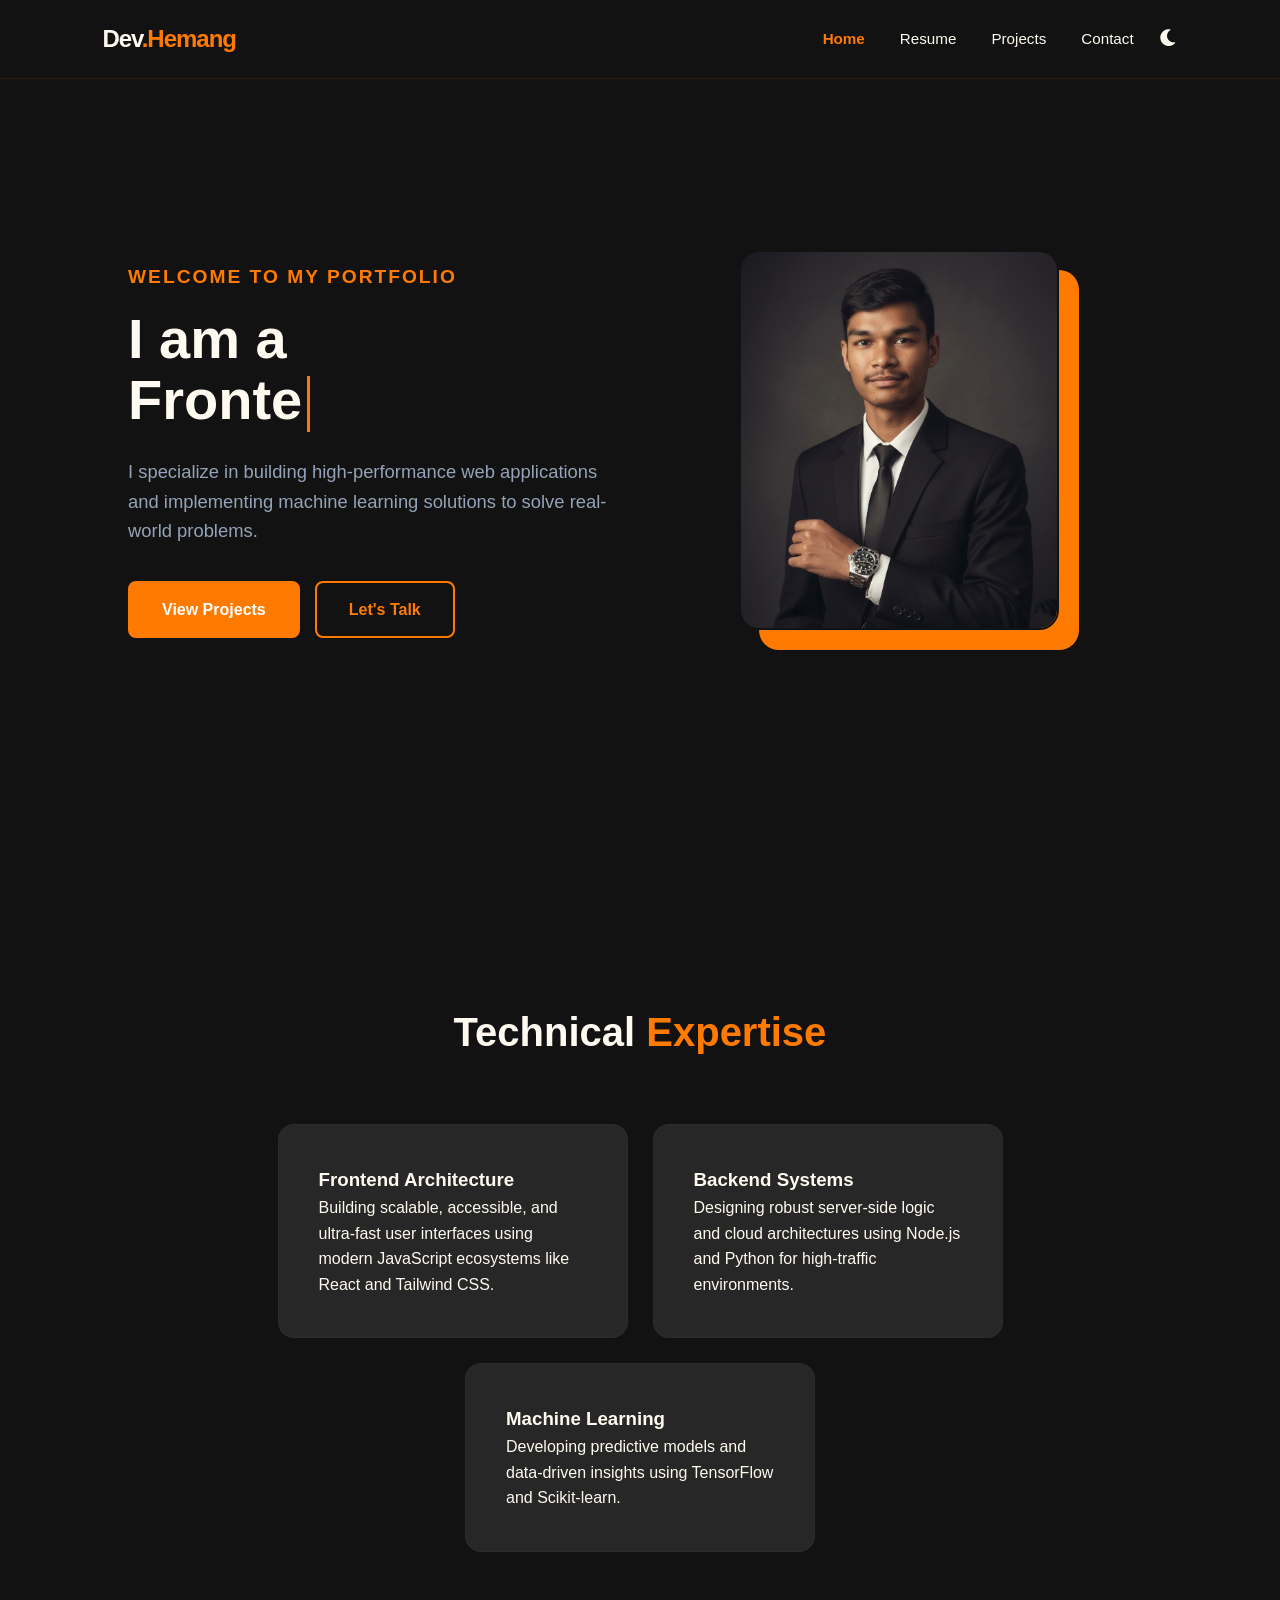
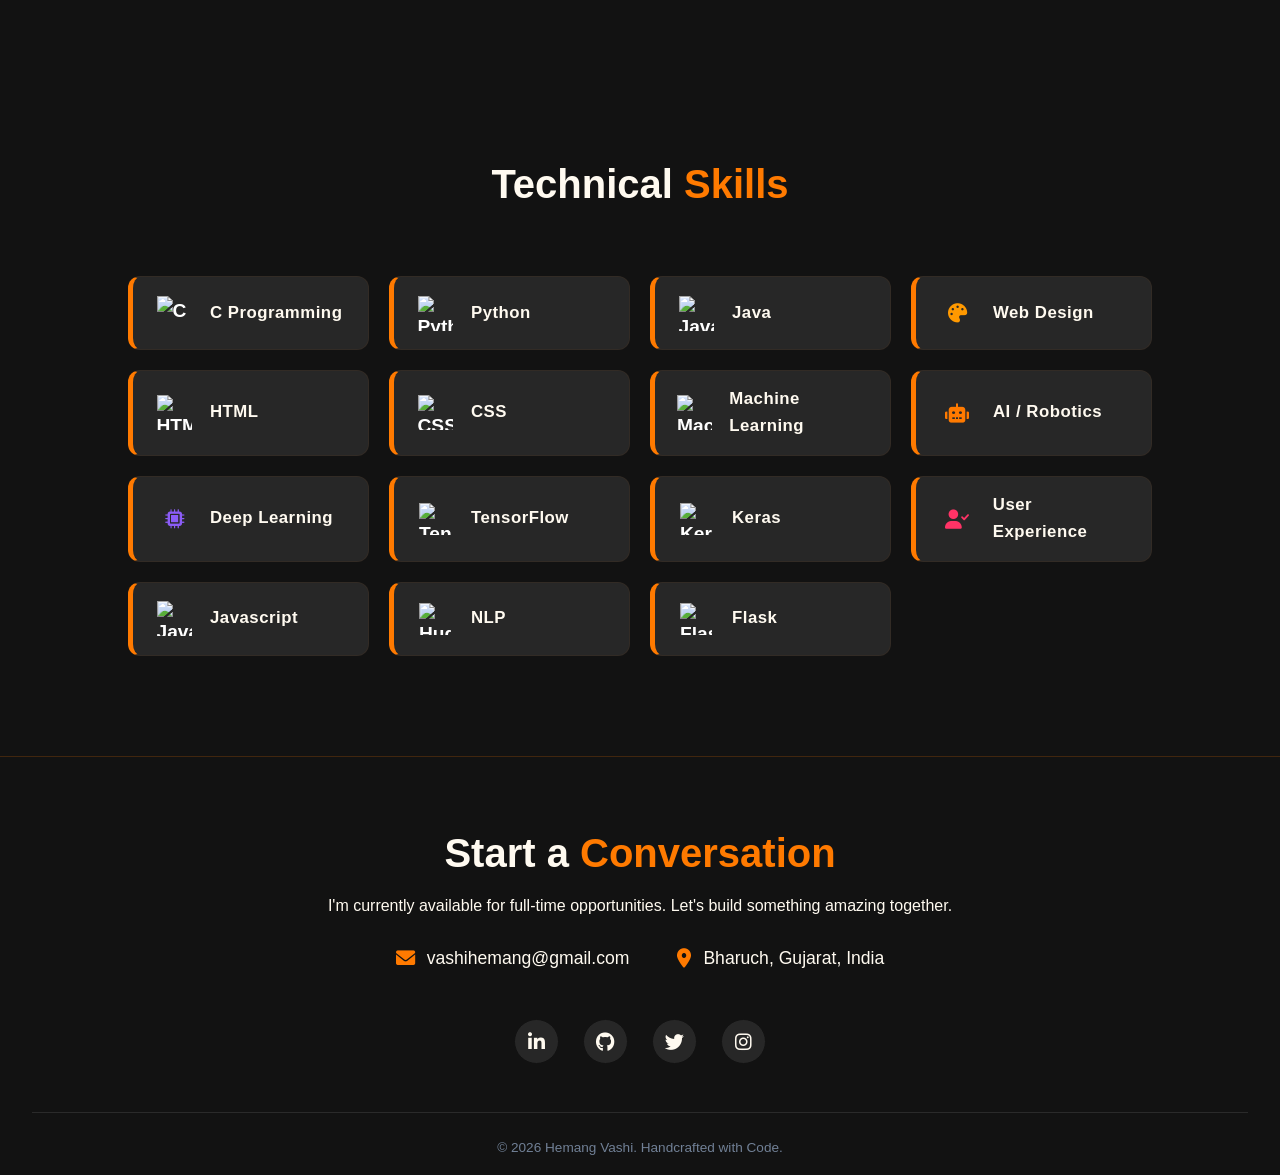
==== index.html @ ba9d823a "Update footer availability message" ====
<!DOCTYPE html>
<html lang="en">
<head>
    <meta charset="UTF-8">
    <meta name="viewport" content="width=device-width, initial-scale=1.0">
   
    <link rel="icon" type="image/svg+xml" href="data:image/svg+xml,<svg xmlns='http://www.w3.org/2000/svg' viewBox='0 0 100 100'><circle cx='50' cy='50' r='50' fill='%23121212'/><text x='50' y='68' font-family='Arial, sans-serif' font-size='55' font-weight='bold' fill='%23ff7a00' text-anchor='middle'>H</text></svg>">
    
    <title>Portfolio | Hemang Vashi</title>
    
    
    <link rel="stylesheet" href="style.css">
    <link rel="stylesheet" href="https://cdnjs.cloudflare.com/ajax/libs/font-awesome/6.0.0/css/all.min.css">
</head>
<body>

    <div id="preloader">
        <div class="spinner"></div>
    </div>
    
    <nav>
        <a href="index.html" class="logo">Dev<span>.Hemang</span></a>
        
        <div class="hamburger" id="hamburger">
            <i class="fas fa-bars"></i>
        </div>

        <div class="nav-links" id="nav-links">
            <a class="nav-link active" href="index.html">Home</a>
            <a class="nav-link" href="resume.html">Resume</a>
            <a class="nav-link" href="projects.html">Projects</a>
            <a class="nav-link" href="contact.html">Contact</a>
            
            <button id="theme-toggle">
                <i class="fas fa-moon" id="theme-icon"></i>
            </button>
        </div>
    </nav>
<header class="hero" id="home">
        <div class="hero-content">
            <h2>Welcome to my portfolio</h2>
            <h1>I am a <br><span id="typed-text"></span><span class="cursor"></span></h1>
            <p>I specialize in building high-performance web applications and implementing machine learning solutions to solve real-world problems.</p>
            <div class="btn-container">
                <a href="projects.html" class="btn btn-solid">View Projects</a>
                <a href="contact.html" class="btn btn-outline">Let's Talk</a>
            </div>
        </div>
        
        <div class="hero-image">
            <div class="image-wrapper">
                <!-- Updated image path for GitHub -->
                <img src="images/second.jpg" alt="Profile Image">
            </div>
        </div>
    </header>

    <section class="section" id="skills">
        <h2 class="section-title">Technical <span>Expertise</span></h2>
        <div class="cards-container">
            <div class="card scroll-element">
                <h3>Frontend Architecture</h3>
                <p>Building scalable, accessible, and ultra-fast user interfaces using modern JavaScript ecosystems like React and Tailwind CSS.</p>
            </div>
            <div class="card scroll-element">
                <h3>Backend Systems</h3>
                <p>Designing robust server-side logic and cloud architectures using Node.js and Python for high-traffic environments.</p>
            </div>
            <div class="card scroll-element">
                <h3>Machine Learning</h3>
                <p>Developing predictive models and data-driven insights using TensorFlow and Scikit-learn.</p>
            </div>
        </div>
    </section>

    <section class="section" id="skills-grid-section">
        <h2 class="section-title">Technical <span>Skills</span></h2>
        <div class="skills-grid">
            <div class="skill-badge card scroll-element">
                <div class="skill-icon" style="background: transparent;">
                    <img src="https://cdn.jsdelivr.net/gh/devicons/devicon@latest/icons/c/c-original.svg" alt="C Programming" style="width: 35px; height: 35px;">
                </div>
                <span class="skill-name">C Programming</span>
            </div>
            <div class="skill-badge card scroll-element">
                <div class="skill-icon" style="background: transparent;">
                    <img src="https://cdn.jsdelivr.net/gh/devicons/devicon@latest/icons/python/python-original.svg" alt="Python" style="width: 35px; height: 35px;">
                </div>
                <span class="skill-name">Python</span>
            </div>
            <div class="skill-badge card scroll-element">
                <div class="skill-icon" style="background: transparent;">
                    <img src="https://cdn.jsdelivr.net/gh/devicons/devicon@latest/icons/java/java-original.svg" alt="Java" style="width: 35px; height: 35px;">
                </div>
                <span class="skill-name">Java</span>
            </div>    
            <div class="skill-badge card scroll-element">
                <div class="skill-icon" style="color: #ff9900;"><i class="fas fa-palette"></i></div>
                <span class="skill-name">Web Design</span>
            </div>
            <div class="skill-badge card scroll-element">
                <div class="skill-icon" style="background: transparent;">
                    <img src="https://cdn.jsdelivr.net/gh/devicons/devicon@latest/icons/html5/html5-original.svg" alt="HTML" style="width: 35px; height: 35px;">
                </div>
                <span class="skill-name">HTML</span>
            </div>
            <div class="skill-badge card scroll-element">
                <div class="skill-icon" style="background: transparent;">
                    <img src="https://cdn.jsdelivr.net/gh/devicons/devicon@latest/icons/css3/css3-original.svg" alt="CSS" style="width: 35px; height: 35px;">
                </div>
                <span class="skill-name">CSS</span>
            </div>
            <div class="skill-badge card scroll-element">
                <div class="skill-icon" style="background: transparent;">
                    <img src="https://cdn.jsdelivr.net/gh/devicons/devicon@latest/icons/scikitlearn/scikitlearn-original.svg" alt="Machine Learning" style="width: 35px; height: 35px;">
                </div>
                <span class="skill-name">Machine Learning</span>
            </div>
            <div class="skill-badge card scroll-element">
                <div class="skill-icon" style="color: #ff7a00;">
                    <i class="fas fa-robot"></i>
                </div>
                <span class="skill-name">AI / Robotics</span>
            </div>
            <div class="skill-badge card scroll-element">
                <div class="skill-icon" style="color: #8b5cf6;">
                    <i class="fas fa-microchip"></i>
                </div>
                <span class="skill-name">Deep Learning</span>
            </div>
            <div class="skill-badge card scroll-element">
                <div class="skill-icon">
                    <img src="https://cdn.simpleicons.org/tensorflow/FF6F00" alt="TensorFlow Logo" style="width: 32px; height: 32px;">
                </div>
                <span class="skill-name">TensorFlow</span>
            </div>
            <div class="skill-badge card scroll-element">
                <div class="skill-icon">
                    <img src="https://cdn.simpleicons.org/keras/D00000" alt="Keras Logo" style="width: 32px; height: 32px;">
                </div>
                <span class="skill-name">Keras</span>
            </div>  
            <div class="skill-badge card scroll-element">
                <div class="skill-icon" style="color: #ff3366;">
                    <i class="fas fa-user-check"></i>
                </div>
                <span class="skill-name">User Experience</span>
            </div> 
            <div class="skill-badge card scroll-element">
                <div class="skill-icon" style="background: transparent;">
                    <img src="https://cdn.jsdelivr.net/gh/devicons/devicon@latest/icons/javascript/javascript-original.svg" alt="JavaScript" style="width: 35px; height: 35px;">
                </div>
                <span class="skill-name">Javascript</span>
            </div> 

            <div class="skill-badge card scroll-element">
                <div class="skill-icon">
                    <img src="https://cdn.simpleicons.org/huggingface/FFD21E" alt="Hugging Face Logo" style="width: 32px; height: 32px;">
                </div>
                <span class="skill-name">NLP</span>
            </div> 

            <div class="skill-badge card scroll-element">
                <div class="skill-icon">
                    <img src="https://cdn.simpleicons.org/flask/000000" alt="Flask Logo" style="width: 32px; height: 32px;">
                </div>
                <span class="skill-name">Flask</span>
            </div>
        </div>
    </section>

    <footer id="contact" class="professional-footer">
        <div class="footer-container">
            <div class="footer-header">
                <h2>Start a <span>Conversation</span></h2>
                <p>I'm currently available for full-time opportunities. Let's build something amazing together.</p><br>
            </div>
            
            <div class="footer-content">
                <div class="contact-info-block">
                    <div class="contact-item">
                        <i class="fas fa-envelope"></i>
                        <a href="mailto:vashihemang@gmail.com">vashihemang@gmail.com</a>
                    </div>
                    <div class="contact-item">
                        <i class="fas fa-map-marker-alt"></i>
                        <span>Bharuch, Gujarat, India</span>
                    </div>
                </div>
                
                <div class="social-links">
                    <a href="#" class="social-icon"><i class="fab fa-linkedin-in"></i></a>
                    <a href="#" class="social-icon"><i class="fab fa-github"></i></a>
                    <a href="#" class="social-icon"><i class="fab fa-twitter"></i></a>
                    <a href="#" class="social-icon"><i class="fab fa-instagram"></i></a>
                </div>
            </div>
        </div>
        
        <div class="footer-bottom">
            <p>&copy; 2026 Hemang Vashi. Handcrafted with Code.</p>
        </div>
    </footer>

    <!-- Link to your JS file -->
    <script src="script.js"></script>
</body>
</html>
</body>
</html>
---- style.css ----
:root {
    --bg-dark: #121212;      /* Near-black */
    --bg-card: #121212;      /* Dark Card */
    --accent: #ff7a00;       /* Vibrant Orange */
    --accent-glow: rgba(255, 122, 0, 0.3);
    --text-main: #fffaf0;    /* Warm-tinted White */
    --text-muted: #94a3b8;   /* Muted Slate */
}

/* Light Mode Colors */
body.light-mode {
    --bg-dark: #f8fafc;
    --bg-card: #ffffff;
    --text-main: #0f172a;
    --text-muted: #64748b;
    --accent: #ff7a00; 
    --accent-glow: rgba(255, 122, 0, 0.2);
}

/* --- GLOBAL STYLES --- */
* {
    margin: 0;
    padding: 0;
    box-sizing: border-box;
    font-family: 'Segoe UI', Roboto, Helvetica, Arial, sans-serif;
    scroll-behavior: smooth;
}

body {
    background-color: var(--bg-dark);
    color: var(--text-main);
    overflow-x: hidden;
    line-height: 1.6;
    transition: background-color 0.3s ease, color 0.3s ease;
}

/* --- UNIVERSAL PRELOADER --- */
#preloader {
    position: fixed;
    top: 0;
    left: 0;
    width: 100%;
    height: 100vh;
    background-color: var(--bg-dark);
    display: flex;
    justify-content: center;
    align-items: center;
    z-index: 9999;
    transition: opacity 0.4s ease, visibility 0.4s ease;
}

.spinner {
    width: 50px;
    height: 50px;
    border: 5px solid rgba(255, 122, 0, 0.1);
    border-top: 5px solid var(--accent);
    border-radius: 50%;
    animation: spin 1s linear infinite;
}

@keyframes spin {
    0% { transform: rotate(0deg); }
    100% { transform: rotate(360deg); }
}

.preloader-hidden {
    opacity: 0;
    visibility: hidden;
}

/* --- NAVIGATION --- */
nav {
    display: flex;
    justify-content: space-between;
    align-items: center;
    padding: 20px 8%;
    background: #121212;
    backdrop-filter: blur(12px);
    position: fixed;
    width: 100%;
    top: 0;
    z-index: 1000;
    border-bottom: 1px solid rgba(255, 122, 0, 0.1);
}

body.light-mode nav {
    background: rgba(248, 250, 252, 0.85);
    border-bottom: 1px solid rgba(0, 0, 0, 0.1);
}

.logo {
    font-size: 1.5rem;
    font-weight: 700;
    color: var(--text-main);
    text-decoration: none;
    letter-spacing: -1px;
}

.logo span { color: var(--accent); }

.hamburger {
    display: none;
    cursor: pointer;
    font-size: 1.8rem;
    color: var(--text-main);
    z-index: 1001;
}

.nav-links { display: flex; align-items: center; }

.nav-links a {
    color: var(--text-main);
    text-decoration: none;
    margin-left: 35px;
    font-weight: 500;
    font-size: 0.95rem;
}

.nav-links a:hover, .nav-links a.active { 
    color: var(--accent) !important; 
    font-weight: 700;
}

#theme-toggle {
    background: none;
    border: none;
    color: var(--text-main);
    cursor: pointer;
    margin-left: 25px;
    font-size: 1.2rem;
    transition: transform 0.3s ease;
}

#theme-toggle:hover { transform: scale(1.1); }

/* --- HERO SECTION --- */
.hero {
    height: 100vh;
    display: flex;
    align-items: center;
    justify-content: space-between;
    padding: 0 10%;
    gap: 50px;
}

.hero-content { flex: 1; max-width: 650px; }
.hero h2 { color: var(--accent); font-size: 1.2rem; margin-bottom: 15px; text-transform: uppercase; letter-spacing: 2px; }
.hero h1 { font-size: 3.5rem; line-height: 1.1; margin-bottom: 25px; font-weight: 800; }

.cursor {
    display: inline-block;
    width: 3px;
    height: 1em;
    background-color: var(--accent);
    margin-left: 5px;
    animation: blink 0.75s step-end infinite;
    vertical-align: middle;
}

@keyframes blink { from, to { opacity: 1; } 50% { opacity: 0; } }

.hero p { font-size: 1.15rem; color: var(--text-muted); margin-bottom: 35px; }

.btn-container { display: flex; gap: 15px; }
.btn { padding: 14px 32px; border-radius: 8px; font-weight: 600; text-decoration: none; transition: 0.3s; }
.btn-solid { background: var(--accent); color: white; border: 2px solid var(--accent); }
.btn-solid:hover { background: transparent; color: var(--accent); transform: translateY(-3px); }
.btn-outline { border: 2px solid var(--accent); color: var(--accent); }
.btn-outline:hover { background: #ffffff; transform: translateY(-3px); }

/* --- HERO IMAGE --- */
.hero-image { flex: 1; display: flex; justify-content: center; }

.image-wrapper {
    position: relative;
    width: 320px; 
    height: 380px; 
    background-color: var(--accent); 
    border-radius: 20px; 
    margin-top: 20px;
    margin-left: 20px; 
}

.image-wrapper img {
    width: 100%;
    height: 100%;
    object-fit: cover;
    border-radius: 20px;
    position: absolute;
    top: -20px; 
    left: -20px; 
    border: 2px solid #121212; 
    transition: transform 0.3s ease;
}

.image-wrapper img:hover { transform: translate(-5px, -5px); }

/* --- SECTIONS & CARDS --- */
.section { padding: 100px 10%; }
.section-title { text-align: center; font-size: 2.5rem; margin-bottom: 60px; font-weight: 800; }
.section-title span { color: var(--accent); }

.cards-container { display: flex; gap: 25px; justify-content: center; flex-wrap: wrap; }
.card {
    background: #272727;
    padding: 40px; border-radius: 16px; width: 350px;
    transition: 0.4s; border: 1px solid rgba(255, 122, 0, 0.05);
    opacity: 0; transform: translateY(40px);
}



.card.show-on-scroll { opacity: 1; transform: translateY(0); }
.card:hover { 
    transform: translateY(-10px); 
    border-color: var(--accent); 
    box-shadow: 0 10px 30px rgba(255, 122, 0, 0.2); 
}

/* --- SKILLS GRID --- */
.skills-grid {
    display: grid;
    grid-template-columns: repeat(4, 1fr);
    gap: 20px;
    max-width: 1100px;
    margin: 0 auto;
}

.skill-badge {
    background: #272727;
    border-radius: 12px;
    padding: 15px 20px;
    display: flex;
    align-items: center;
    gap: 15px;
    border: 1px solid rgba(255, 122, 0, 0.05);
    border-left: 5px solid var(--accent); 
    width: 100%;
    opacity: 0; 
    transform: translateY(40px);
    transition: 0.3s ease;
}

.skill-badge:hover {
    border-left-color: var(--accent);
    transform: translateY(-5px);
    box-shadow: 0 5px 15px rgba(255, 122, 0, 0.4);
    background: rgba(255, 122, 0, 0.05);
}

.skill-icon {
    width: 42px; height: 42px; border-radius: 8px;
    display: flex; justify-content: center; align-items: center;
    font-size: 1.2rem; font-weight: 800; color: white;
}

.skill-name {
    color: var(--text-main); font-size: 1.05rem;
    font-weight: 600; letter-spacing: 0.5px;
}

/* Light Mode Overrides */
body.light-mode .card, body.light-mode .skill-badge {
    border: 1px solid var(--accent); 
    background-color: #fffaf5;
    box-shadow: 0 4px 6px rgba(0, 0, 0, 0.05);
}

body.light-mode .card:hover, body.light-mode .skill-badge:hover {
    background-color: #fffaf5; 
    box-shadow: 0 10px 20px rgba(255, 122, 0, 0.2);
    border-color: #ff7a00; 
}












/* --- CONTACT PAGE LAYOUT --- */
.contact-container { 
    display: flex; 
    gap: 40px; 
    max-width: 1000px; 
    margin: 0 auto; 
    align-items: flex-start; 
}

.contact-details, .contact-form-wrapper { 
    flex: 1; 
    width: 100%; 
}

.contact-details h3 { 
    color: var(--text-main); 
    font-size: 1.8rem; 
    margin-bottom: 15px; 
}

.contact-details p { 
    color: var(--text-muted); 
    margin-bottom: 30px; 
}

.info-item { 
    display: flex; 
    align-items: center; 
    gap: 15px; 
    margin-bottom: 20px; 
    color: var(--text-main); 
    font-size: 1.1rem; 
}

.info-item i { 
    color: var(--accent); 
    font-size: 1.5rem; 
}

/* --- CONTACT FORM --- */
.contact-form { 
    display: flex; 
    flex-direction: column; 
    gap: 20px; 
}

.input-group input, 
.input-group textarea {
    width: 100%; 
    padding: 15px; 
    background: var(--bg-dark);
    border: 1px solid rgba(255, 122, 0, 0.2); 
    border-radius: 8px;
    color: var(--text-main); 
    font-size: 1rem; 
    transition: 0.3s; 
    font-family: inherit;
}

.input-group input:focus, 
.input-group textarea:focus {
    outline: none; 
    border-color: var(--accent); 
    box-shadow: 0 0 10px var(--accent-glow);
}

.submit-btn {
    width: 100%;
    cursor: pointer;
    display: flex;
    justify-content: center;
    align-items: center;
    gap: 10px;
    font-size: 1.1rem;
}

/* --- LIGHT MODE FORM OVERRIDES --- */
body.light-mode .input-group input, 
body.light-mode .input-group textarea {
    border: 1px solid #cbd5e1; 
    background: #ffffff;
}

body.light-mode .input-group input:focus, 
body.light-mode .input-group textarea:focus {
    border-color: var(--accent);
}








/* --- FOOTER --- */
.professional-footer {
    background-color: #121212; color: var(--text-main);
    padding: 4rem 2rem 1rem; text-align: center;
    border-top: 1px solid rgba(255, 122, 0, 0.2);
}

body.light-mode .professional-footer { background: #f1f5f9; }

.footer-container { max-width: 800px; margin: 0 auto; }
.footer-header h2 { font-size: 2.5rem; margin-bottom: 0.5rem; }
.footer-header span { color: var(--accent); }
.footer-content { display: flex; flex-direction: column; align-items: center; gap: 2rem; margin-bottom: 3rem; }
.contact-info-block { display: flex; flex-direction: column; gap: 1rem; }
.contact-item { display: flex; align-items: center; justify-content: center; gap: 0.75rem; font-size: 1.1rem; }
.contact-item i { color: var(--accent); font-size: 1.2rem; }
.contact-item a { color: var(--text-main); text-decoration: none; transition: color 0.3s ease; }
.contact-item a:hover { color: var(--accent); }

.social-links { display: flex; gap: 1.5rem; justify-content: center; margin-top: 15px;}





/* --- SOCIAL ICONS (Premium Border) --- */
.social-icon {
    display: flex; 
    align-items: center; 
    justify-content: center;
    width: 45px; 
    height: 45px; 
    border-radius: 50%;
    background-color: #272727; 
    color: var(--text-main); 
    font-size: 1.2rem; 
    text-decoration: none; 
    transition: all 0.3s ease;
    border: 1px solid #121212;; 
}

.social-icon:hover {
    background-color: #121212; 
    color: #ffffff; 
    transform: translateY(-3px); 
    border-color: var(--accent);
    box-shadow: 0 4px 12px var(--accent-glow);
}

/* Conatct icons*/
.social-icons {
    display: flex; 
    align-items: center; 
    justify-content: center;
    width: 45px; 
    height: 45px; 
    border-radius: 50%;
    background-color: #121212; 
    color: var(--text-main); 
    font-size: 1.2rem; 
    text-decoration: none; 
    transition: all 0.3s ease;
    
}

.social-icons:hover {
    background-color: #121212; 
    color: #ffffff; 
    transform: translateY(-3px); 
    border-color: #ff7a00;
    box-shadow: 0 4px 12px var(--accent-glow);
}













/* --- LIGHT MODE SOCIAL ICONS --- */
body.light-mode .social-icon {
    background-color: transparent;
    color: var(--text-main); /* Dark color (#0f172a) for light mode */
    border: 1px solid var(--text-muted); /* Muted slate border */
}

body.light-mode .social-icon:hover {
    background-color: var(--accent); /* Hover par green ho jayega */
    color: #ffffff; /* Hover par icon wapas white ho jayega */
    border-color: var(--accent);
    box-shadow: 0 4px 12px rgba(255, 122, 0, 0.2);
}
body.light-mode .social-icons {
    background-color: transparent;
    color: #121212;; /* Dark color (#0f172a) for light mode */
    border: 1px solid var(--text-muted); /* Muted slate border */
}

body.light-mode .social-icons:hover {
    background-color: var(--accent); /* Hover par green ho jayega */
    color: #ffffff; /* Hover par icon wapas white ho jayega */
    border-color: var(--accent);
    box-shadow: 0 4px 12px rgba(255, 122, 0, 0.2);
}

.footer-bottom { padding-top: 1.5rem; border-top: 1px solid rgba(255, 255, 255, 0.1); font-size: 0.85rem; color: #718096; }

/* --- RESPONSIVE MEDIA QUERIES --- */
@media (min-width: 768px) {
    .contact-info-block { flex-direction: row; gap: 3rem; }
}

@media (max-width: 1024px) {
    .skills-grid { grid-template-columns: repeat(3, 1fr); }
}

/* Merged Mobile Breakpoint */
@media (max-width: 968px) {
    .hamburger { display: block; }
    
    .nav-links {
        position: fixed;
        right: -100%;
        top: 0;
        height: 100vh;
        width: 250px;
        background-color: var(--bg-card);
        display: flex;
        flex-direction: column;
        justify-content: flex-start;
        align-items: flex-end;
        padding-top: 100px;
        padding-right: 40px;
        transition: right 0.4s ease-in-out;
        box-shadow: -5px 0 15px rgba(0, 0, 0, 0.4);
        z-index: 1000;
    }
    
    .nav-links.nav-active { right: 0; }
    
    .nav-links a { 
        margin: 15px 0; 
        font-size: 1.2rem; 
        display: block; 
        text-align: right; 
    }
    
    #theme-toggle { margin-left: 0; margin-top: 20px; }
    
    .hero { flex-direction: column-reverse; text-align: center; height: auto; padding-top: 150px; padding-bottom: 50px; }
    .hero h1 { font-size: 2.5rem; }
    .hero-image { margin-top: 40px; margin-bottom: 40px; justify-content: center; padding-left: 0; }
    .image-wrapper { width: 280px; height: 360px; }
    .btn-container { justify-content: center; }
}

@media (max-width: 768px) {
    .skills-grid { grid-template-columns: repeat(2, 1fr); }
    .contact-container { flex-direction: column; }
}

@media (max-width: 480px) {
    .skills-grid { grid-template-columns: 1fr; }
}






     .projects-section { 
            padding: 120px 10% 80px; /* Top padding increased for fixed navbar */
            text-align: center;
        }

        .projects-section-title { 
            font-size: 2.5rem; 
            margin-bottom: 60px; 
            font-weight: 800; 
        }
        .projects-section-title span { color: var(--accent); }

        .projects-cards-container { 
            display: flex; 
            gap: 25px; 
            justify-content: center; 
            flex-wrap: wrap; 
        }

        .projects-card  {
            background: #272727;
            padding: 30px; 
            border-radius: 16px; 
            width: 350px;
            text-align: center;
            text-decoration: none;
            color: inherit;
            transition: 0.4s; 
            border: 1px solid rgba(255, 122, 0, 0.05);
        }

        .projects-card:hover { 
            transform: translateY(-10px); 
            border-color: var(--accent); 
            box-shadow: 0 10px 30px rgba(255, 122, 0, 0.2); 
        }

        .projects-card img {
            width: 100%;
            height: 200px;
            object-fit: cover;
            border-radius: 10px;
            margin-bottom: 20px;
            border: 1px solid rgba(255, 255, 255, 0.1);
        }

        .projects-card i {
            font-size: 2.5rem;
            color: var(--accent);
            margin-bottom: 15px;
            display: block;
        }

        .projects-card h3 {
            font-size: 1.4rem;
            margin-bottom: 10px;
        }

        .projects-card p {
            color: var(--text-muted);
            font-size: 0.95rem;
        }
   
body.light-mode .projects-card {
    border: 1px solid var(--accent); 
    background-color: #fffaf5;
    
    box-shadow: 0 4px 6px rgba(0, 0, 0, 0.05);
}

body.light-mode .projects-card:hover{
    background-color: #fffaf5; 
    box-shadow: 0 10px 20px rgba(255, 122, 0, 0.2);
    border-color: #ff7a00; 
}        












    /* सिर्फ Resume पेज के लिए ज़रूरी CSS */
    .resume-wrapper {
        padding: 120px 20px 60px; /* Navbar के नीचे से शुरू करने के लिए */
        display: flex;
        flex-direction: column;
        align-items: center;
        background-color: var(--bg-dark); /* डार्क बैकग्राउंड */
        min-height: 100vh;
    }

    .resume-page {
        max-width: 800px;
        width: 100%;
        background-color: #fff;
        padding: 40px;
        box-sizing: border-box;
        box-shadow: 0 0 15px rgba(255, 122, 0, 0.2); 
        color: #000;
        font-family: Arial, sans-serif;
        font-size: 11pt;
        line-height: 1.4;
    }

    .resume-page h1, .resume-page h2 {
        font-family: "Times New Roman", Times, serif;
        color: #000;
    }

    .resume-page h1 {
        font-size: 2.5em;
        margin: 0 0 10px 0;
        font-weight: bold;
        letter-spacing: 0.5px;
    }

    .resume-page h2 {
        font-size: 1.4em;
        border-bottom: 2px solid #000;
        padding-bottom: 4px;
        margin-top: 25px;
        margin-bottom: 15px;
    }

    .resume-page .contact-info {
        font-size: 0.95em;
        margin-bottom: 25px;
    }
    
    .resume-page .contact-info a {
        color: #000;
        text-decoration: underline;
    }

    .resume-page .flex-row {
        display: flex;
        justify-content: space-between;
        margin-bottom: 2px;
    }

    .resume-page .bold { font-weight: bold; }
    .resume-page .text-right { text-align: right; }
    .resume-page .section-item { margin-bottom: 15px; }
    
    .resume-page ul {
        margin-top: 4px;
        margin-bottom: 15px;
        padding-left: 20px;
    }
    
    .resume-page li { margin-bottom: 4px; }
    .resume-page .additional-section p { margin: 6px 0; }

    /* =========================================
       BUTTON CSS: PC के लिए 280px margin-left
       ========================================= */
    .download-btn-container {
        margin-top: 40px;
        width: 100%;
        max-width: 800px;
        margin-left: 500px; /* PC पर 280px खिसकेगा */
    }

    /* =========================================
       MOBILE CSS: मोबाइल में Margin 0 और Center
       ========================================= */



    @media (max-width: 768px) {
    .resume-page {
        padding: 20px; 
        font-size: 10pt;
    }
    .resume-page h1 { font-size: 2em !important; }
    .resume-page .flex-row { 
        flex-direction: column; 
        margin-bottom: 8px;
    }
    .resume-page .text-right { 
        text-align: left !important; 
        color: #555; 
        font-size: 0.9em;
    }
    .download-btn-container {
        margin-left: 0; /* Updated from 130px */
        display: flex;
        justify-content: center;
    }
}




/* --- SECURITY HARDENING (NO UI CHANGE) --- */

/* Prevent accidental text selection on icons/buttons */
.social-icon,
.social-icons,
.btn,
button,
.hamburger,
#theme-toggle {
    user-select: none;
    -webkit-user-select: none;
}

/* Prevent image dragging / save via drag */
img {
    -webkit-user-drag: none;
    user-select: none;
    -webkit-user-select: none;
}

/* Safe focus visibility for keyboard navigation */
a:focus,
button:focus,
input:focus,
textarea:focus {
    outline: 2px solid var(--accent);
    outline-offset: 2px;

}

/* Prevent hidden horizontal injection issues */
html, body {
    max-width: 100%;
    overflow-x: hidden;
}

/* Safer box rendering */
iframe,
embed,
object {
    max-width: 100%;
    border: none;
}

/* Remove square focus box from navbar links and theme toggle */
.nav-links a:focus,
.nav-links a:focus-visible,
#theme-toggle:focus,
#theme-toggle:focus-visible,
#theme-toggle:active {
    outline: none !important;
    box-shadow: none !important;
}
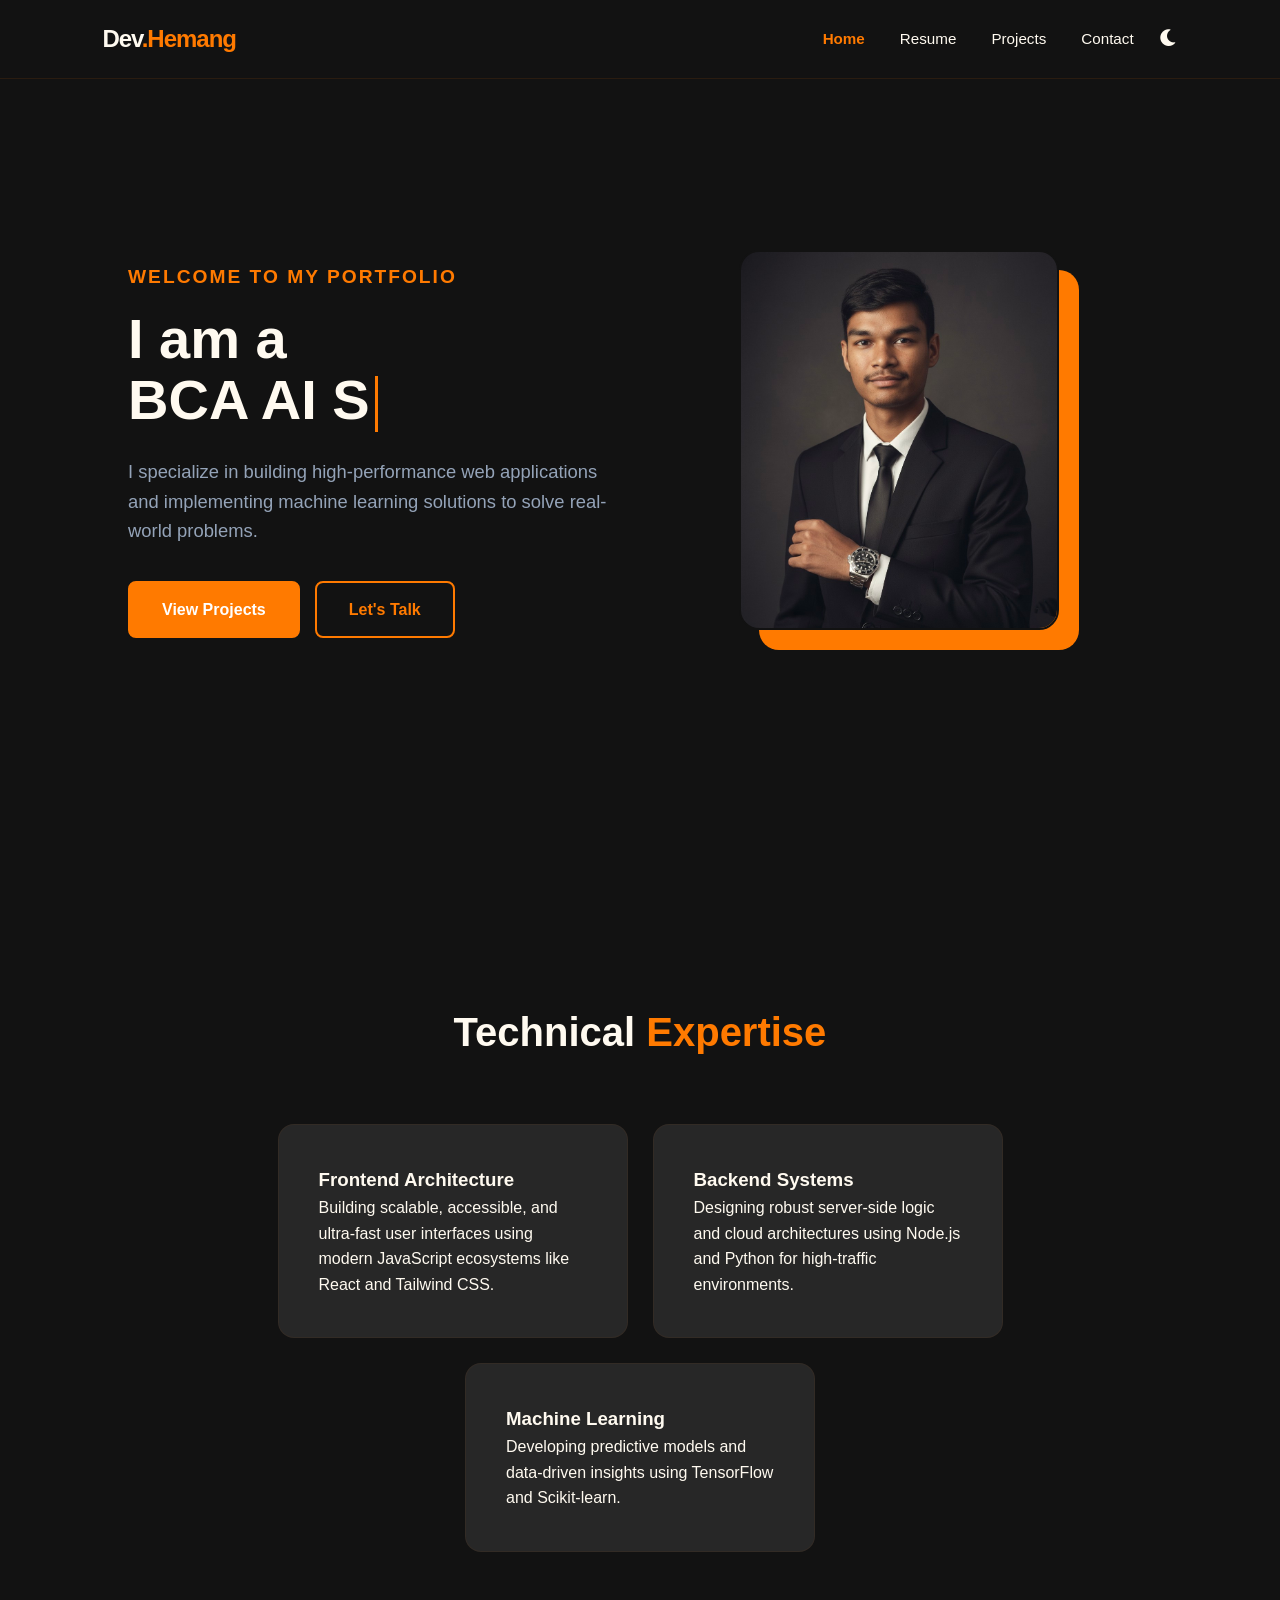
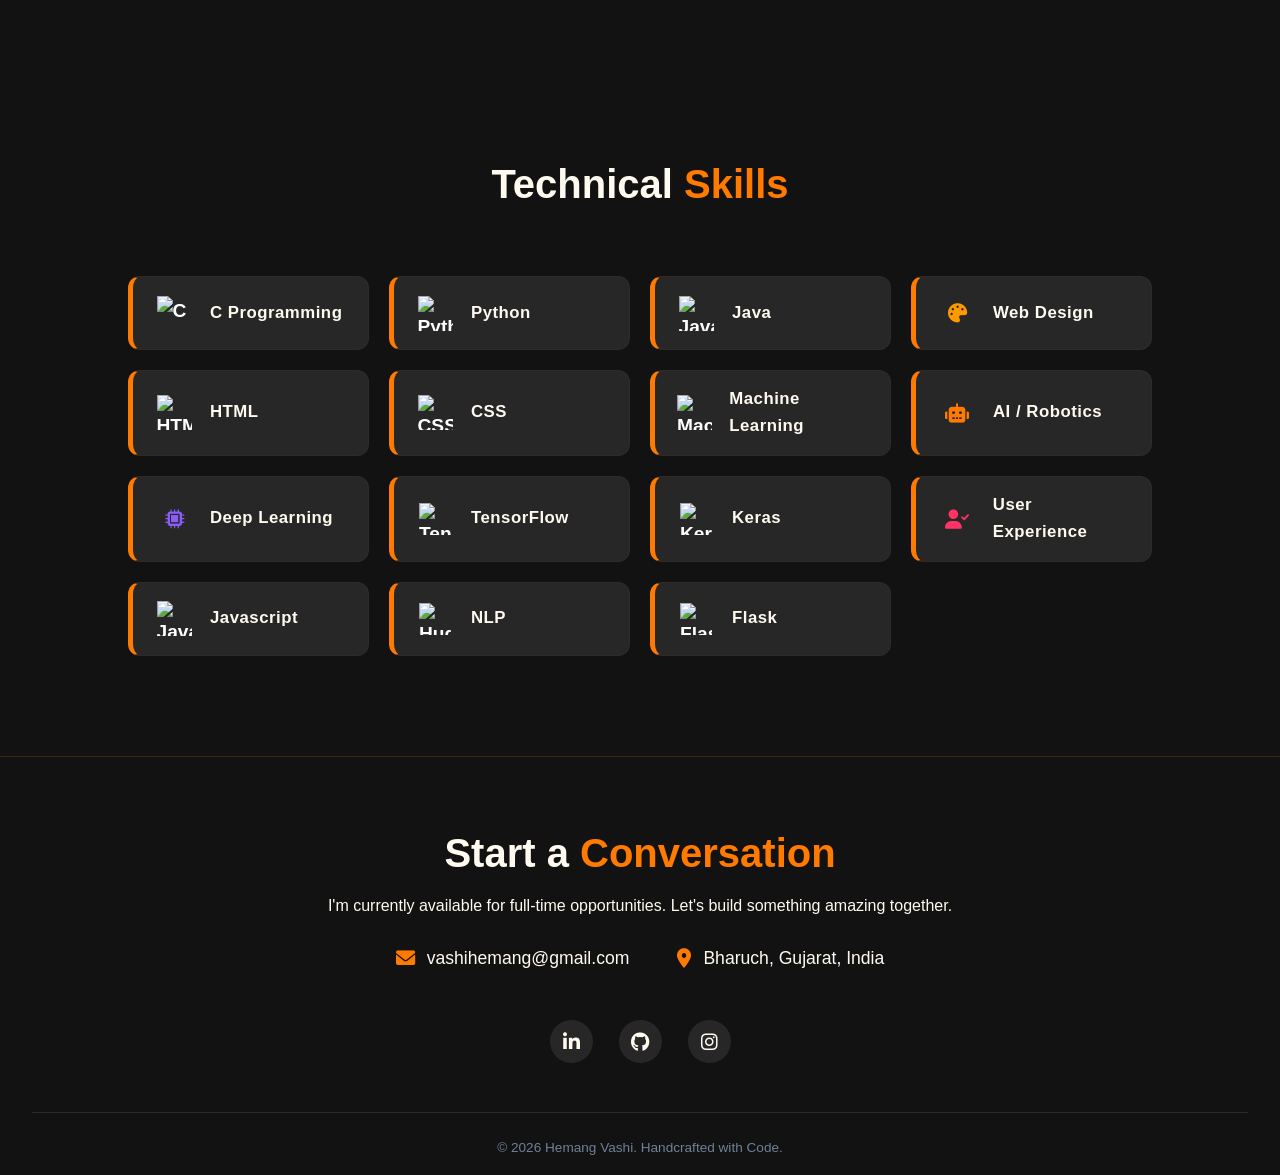
==== commit 5eddbbc4: "add urls and remove twitter icon" ====
--- a/index.html
+++ b/index.html
@@ -189,10 +189,9 @@
                 </div>
                 
                 <div class="social-links">
-                    <a href="#" class="social-icon"><i class="fab fa-linkedin-in"></i></a>
-                    <a href="#" class="social-icon"><i class="fab fa-github"></i></a>
-                    <a href="#" class="social-icon"><i class="fab fa-twitter"></i></a>
-                    <a href="#" class="social-icon"><i class="fab fa-instagram"></i></a>
+                    <a href="www.linkedin.com/in/hemang-vashi-37a037337" class="social-icon"><i class="fab fa-linkedin-in"></i></a>
+                    <a href="https://github.com/vashihemang" class="social-icon"><i class="fab fa-github"></i></a>
+                    <a href="https://www.instagram.com/17_monster_?igsh=MWp1MzRrdmZ1ZTVkdg==" class="social-icon"><i class="fab fa-instagram"></i></a>
                 </div>
             </div>
         </div>
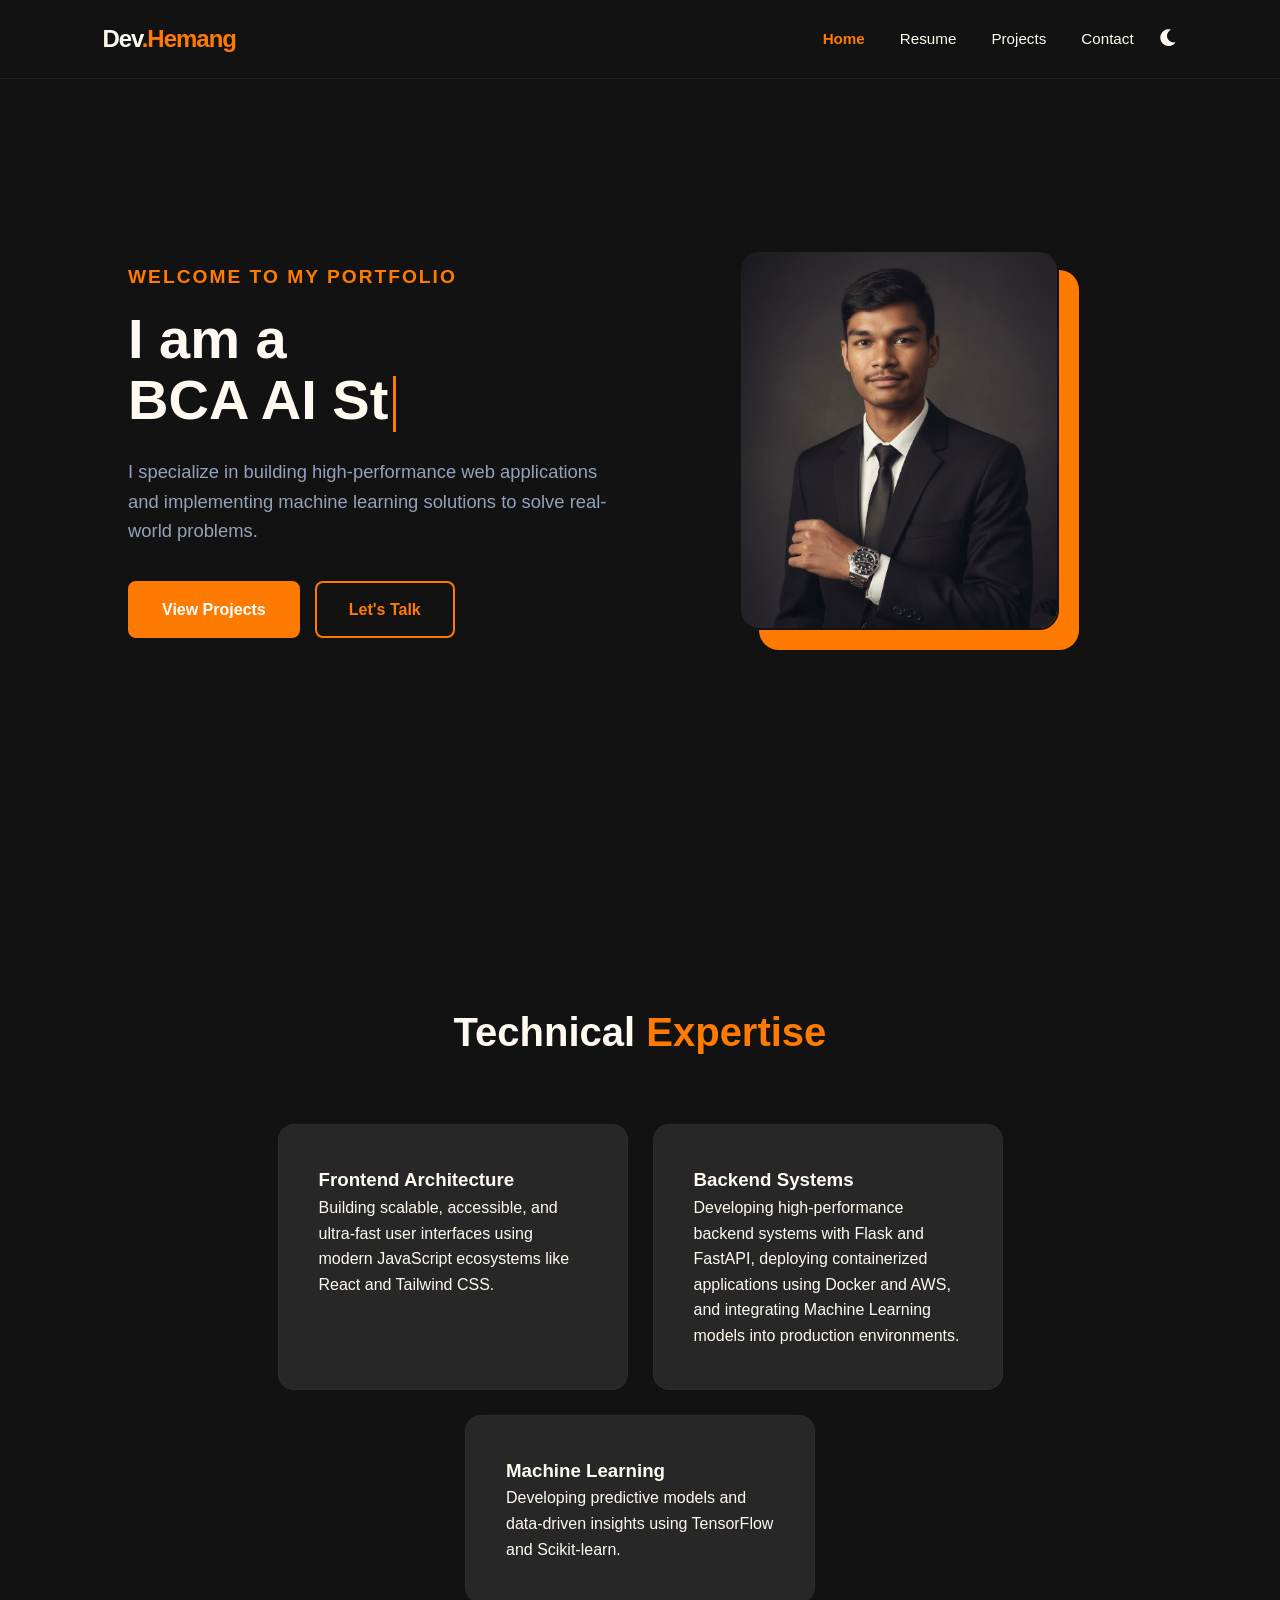
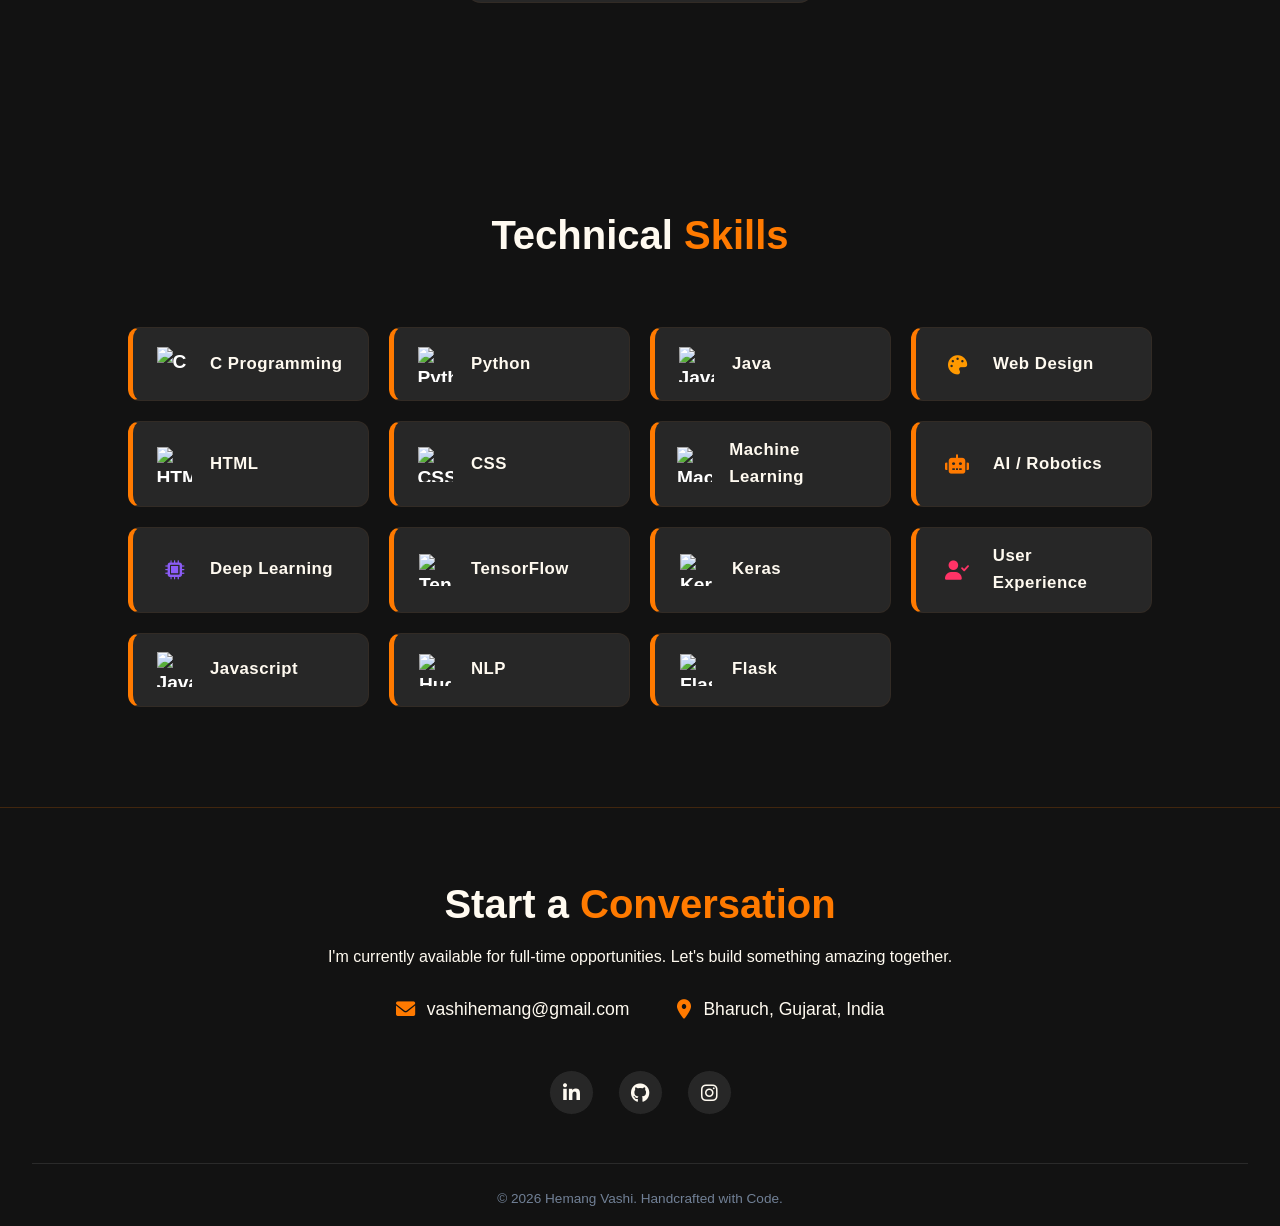
==== commit 9b7206a3: "change backend system card" ====
--- a/index.html
+++ b/index.html
@@ -64,7 +64,7 @@
             </div>
             <div class="card scroll-element">
                 <h3>Backend Systems</h3>
-                <p>Designing robust server-side logic and cloud architectures using Node.js and Python for high-traffic environments.</p>
+                <p>Developing high-performance backend systems with Flask and FastAPI, deploying containerized applications using Docker and AWS, and integrating Machine Learning models into production environments.</p>
             </div>
             <div class="card scroll-element">
                 <h3>Machine Learning</h3>
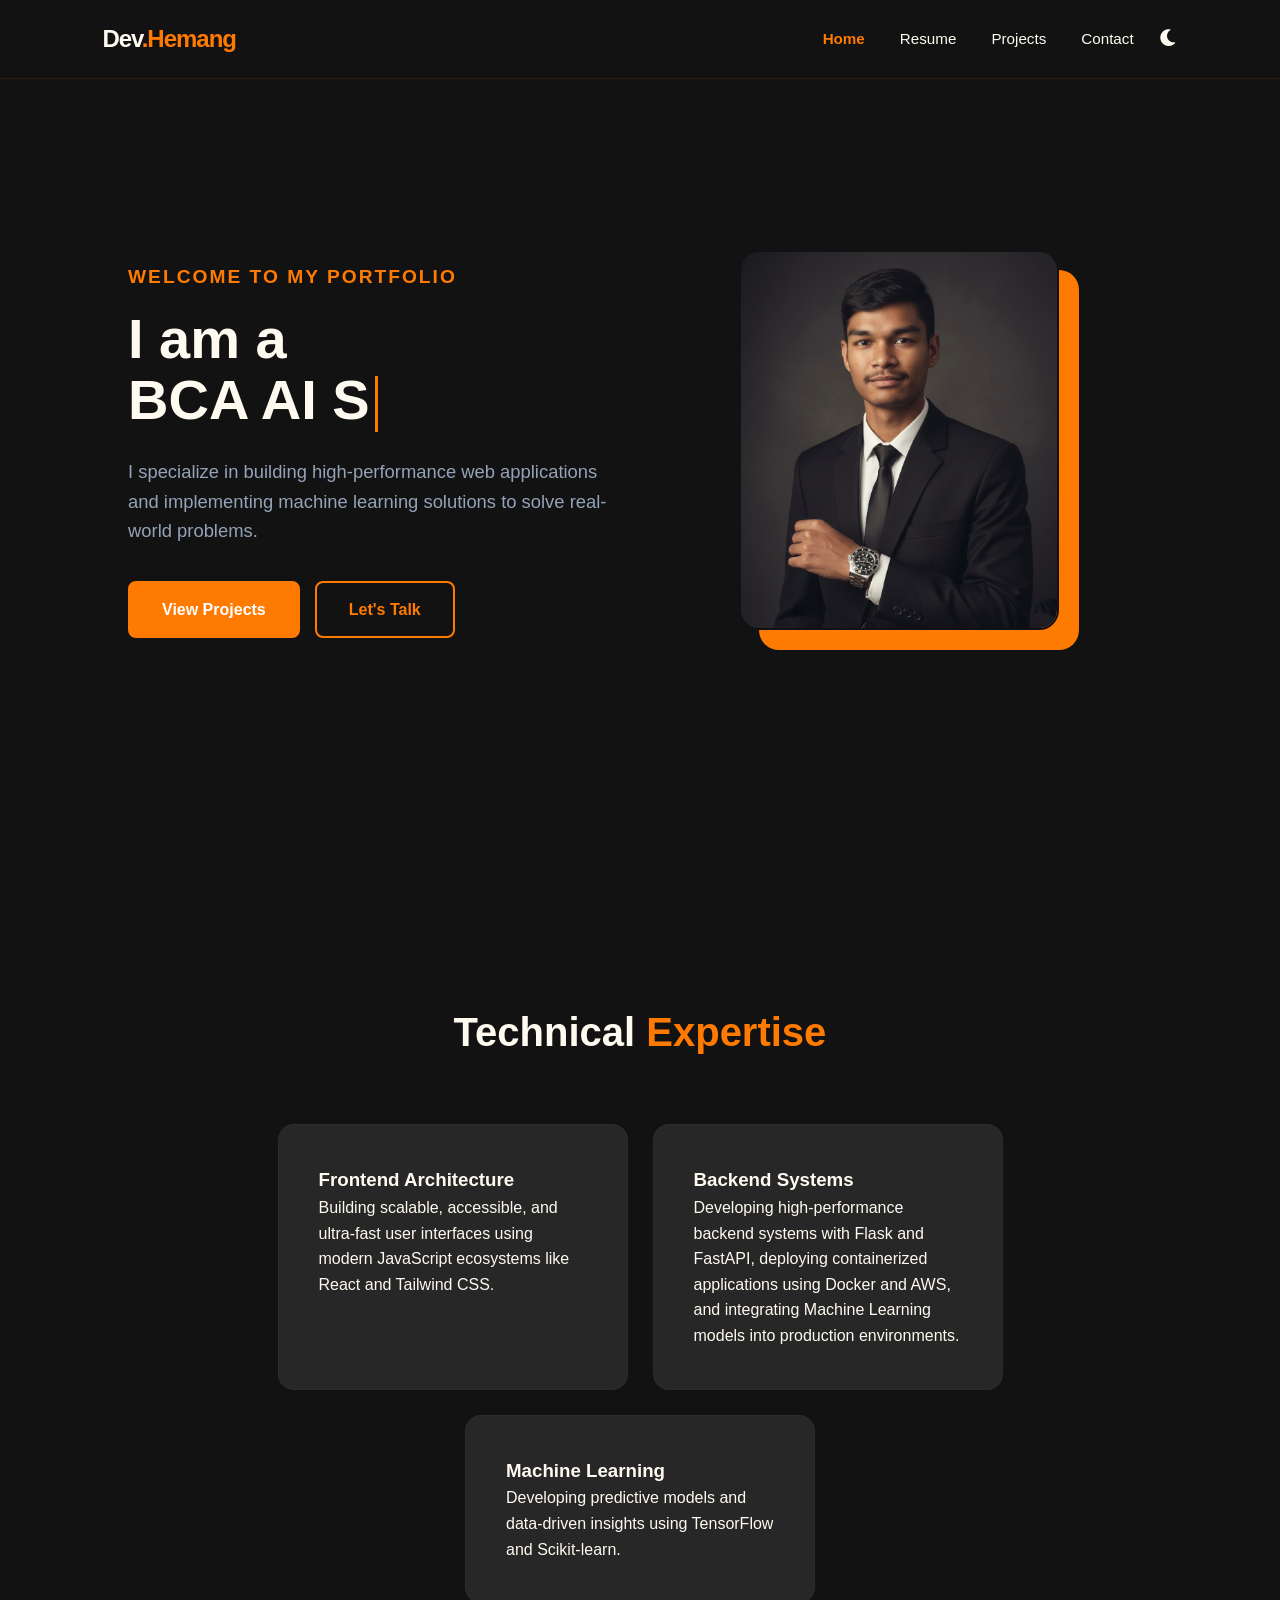
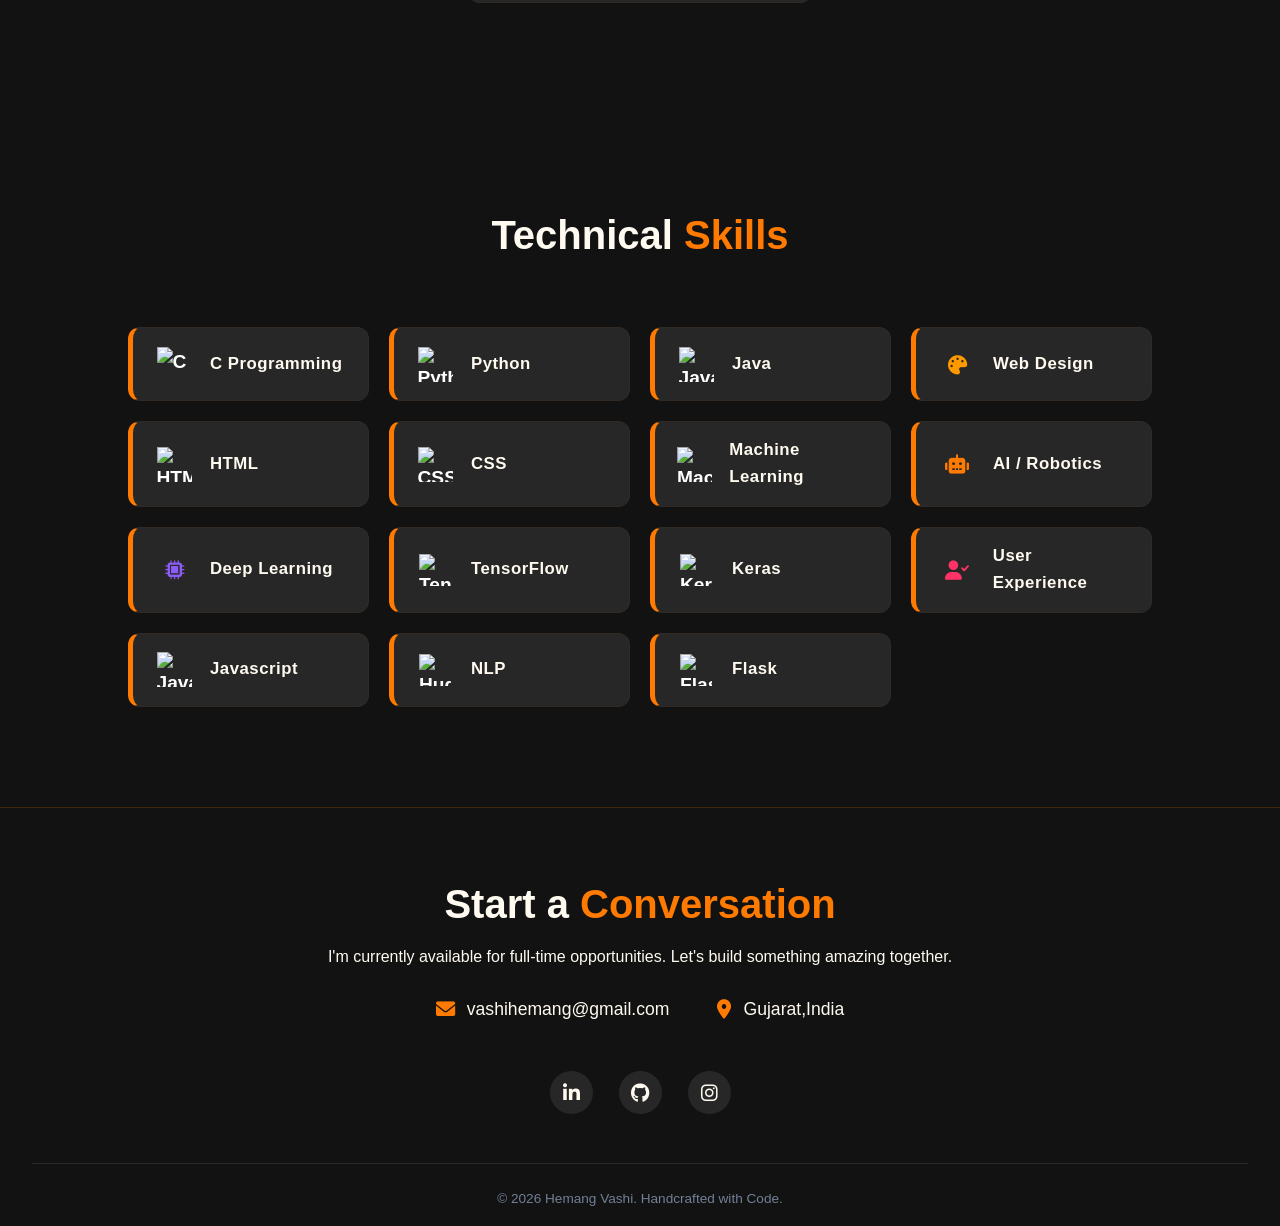
==== commit 07e0d7ca: "remove comment." ====
--- a/index.html
+++ b/index.html
@@ -49,7 +49,6 @@
         
         <div class="hero-image">
             <div class="image-wrapper">
-                <!-- Updated image path for GitHub -->
                 <img src="images/second.jpg" alt="Profile Image">
             </div>
         </div>
@@ -184,7 +183,7 @@
                     </div>
                     <div class="contact-item">
                         <i class="fas fa-map-marker-alt"></i>
-                        <span>Bharuch, Gujarat, India</span>
+                        <span>Gujarat,India</span>
                     </div>
                 </div>
                 
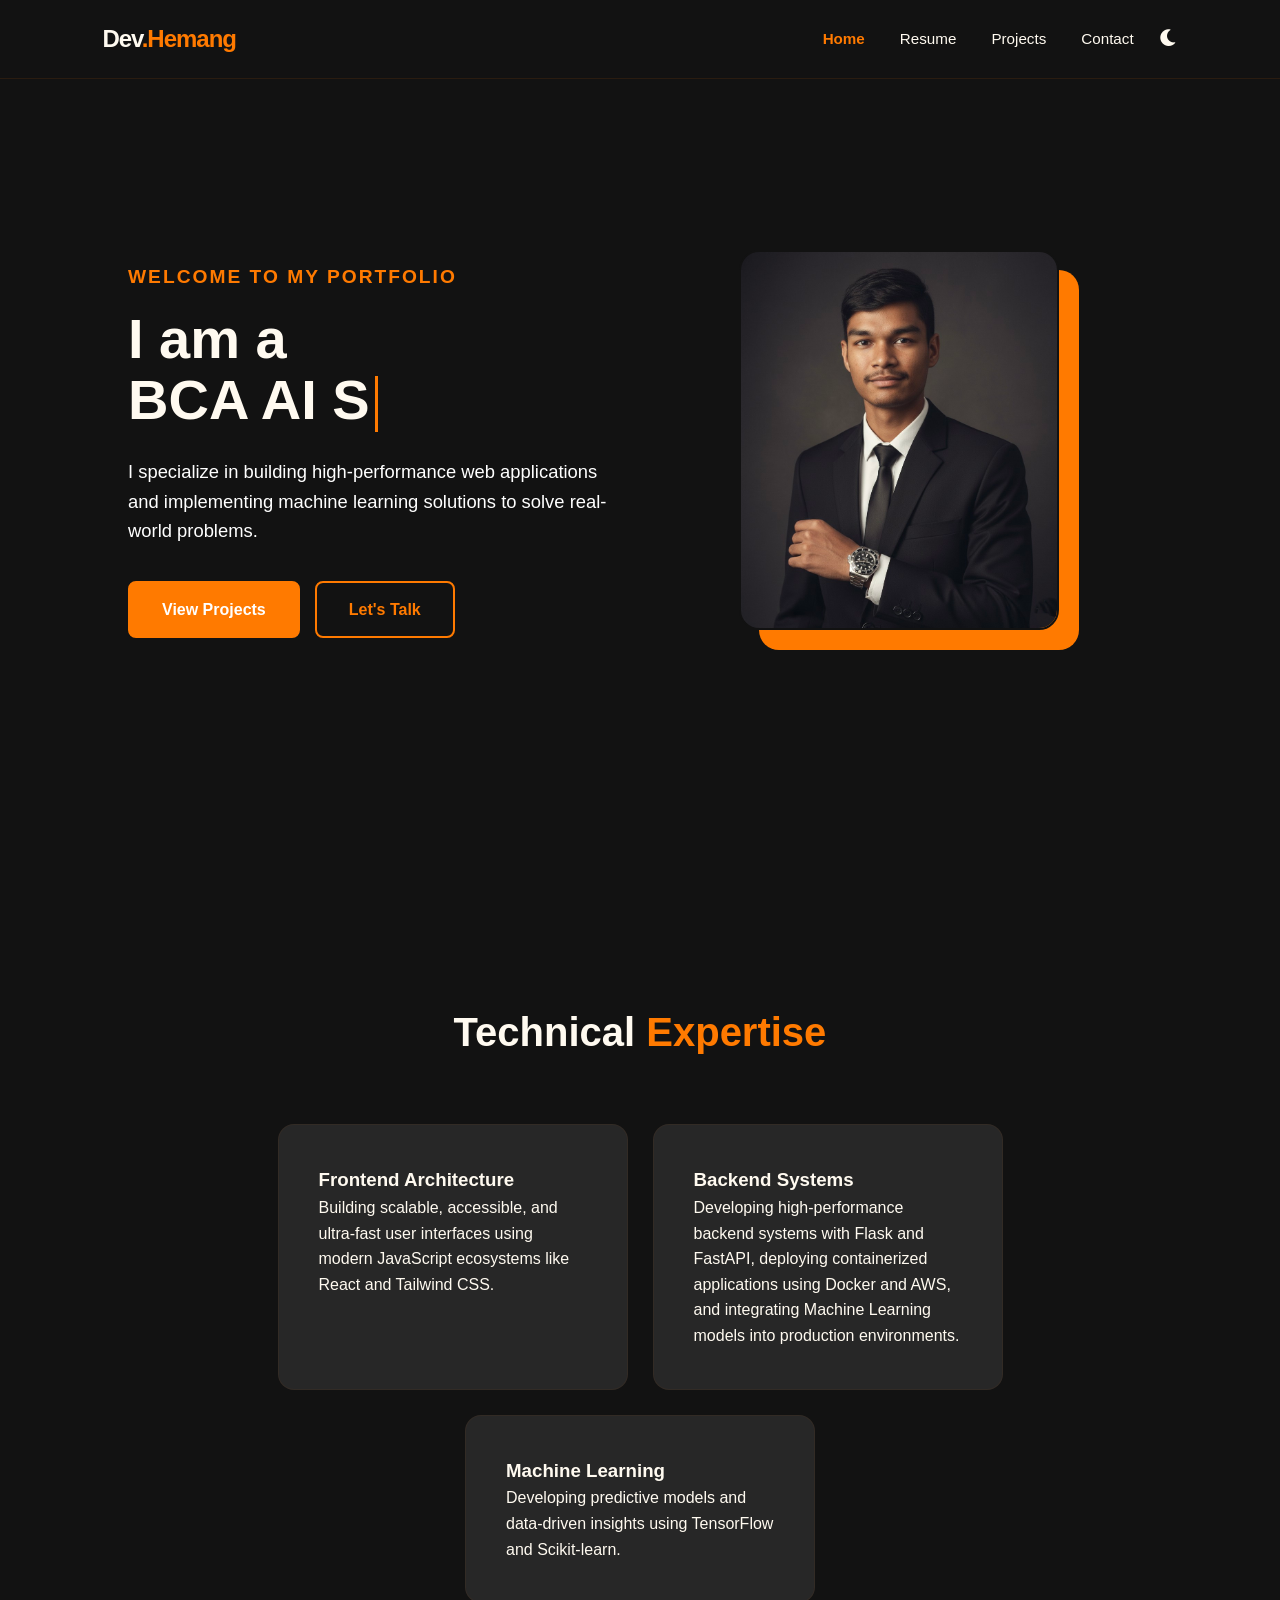
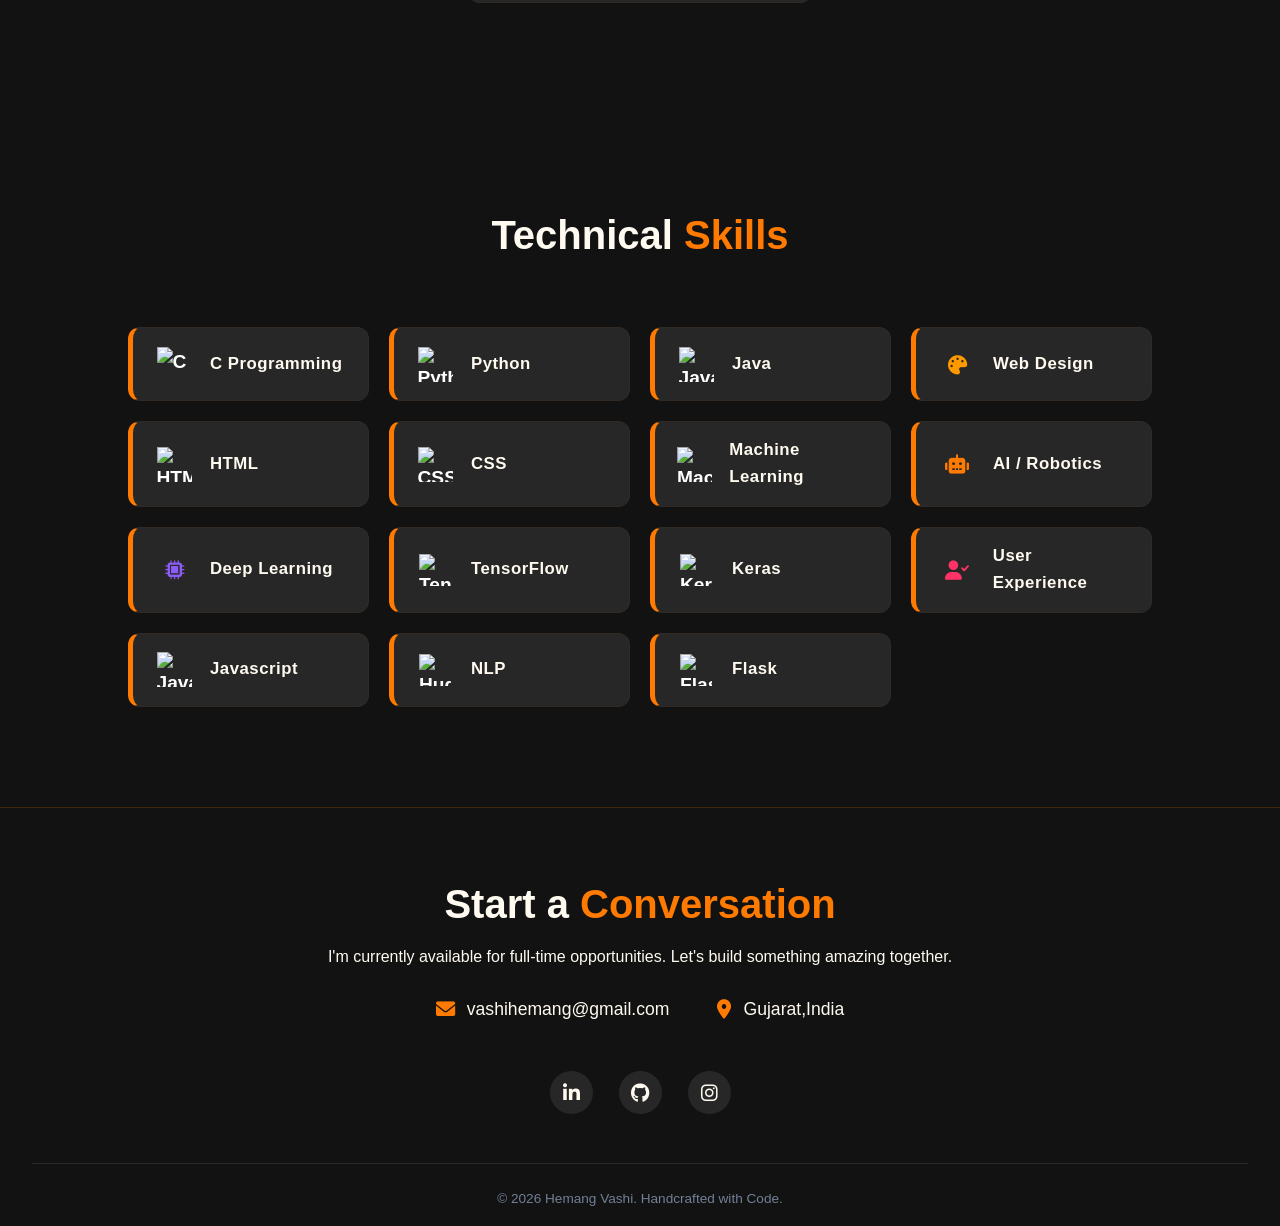
==== commit fc39bbcd: "add protocol" ====
--- a/index.html
+++ b/index.html
@@ -188,7 +188,7 @@
                 </div>
                 
                 <div class="social-links">
-                    <a href="www.linkedin.com/in/hemang-vashi-37a037337" class="social-icon"><i class="fab fa-linkedin-in"></i></a>
+                    <a href="https://www.linkedin.com/in/hemang-vashi-37a037337" class="social-icon"><i class="fab fa-linkedin-in"></i></a>
                     <a href="https://github.com/vashihemang" class="social-icon"><i class="fab fa-github"></i></a>
                     <a href="https://www.instagram.com/17_monster_?igsh=MWp1MzRrdmZ1ZTVkdg==" class="social-icon"><i class="fab fa-instagram"></i></a>
                 </div>
--- a/style.css
+++ b/style.css
@@ -159,7 +159,7 @@
 
 @keyframes blink { from, to { opacity: 1; } 50% { opacity: 0; } }
 
-.hero p { font-size: 1.15rem; color: var(--text-muted); margin-bottom: 35px; }
+.hero p { font-size: 1.15rem; color: white; margin-bottom: 35px; }
 
 .btn-container { display: flex; gap: 15px; }
 .btn { padding: 14px 32px; border-radius: 8px; font-weight: 600; text-decoration: none; transition: 0.3s; }
@@ -806,4 +806,4 @@
 #theme-toggle:active {
     outline: none !important;
     box-shadow: none !important;
-}+}
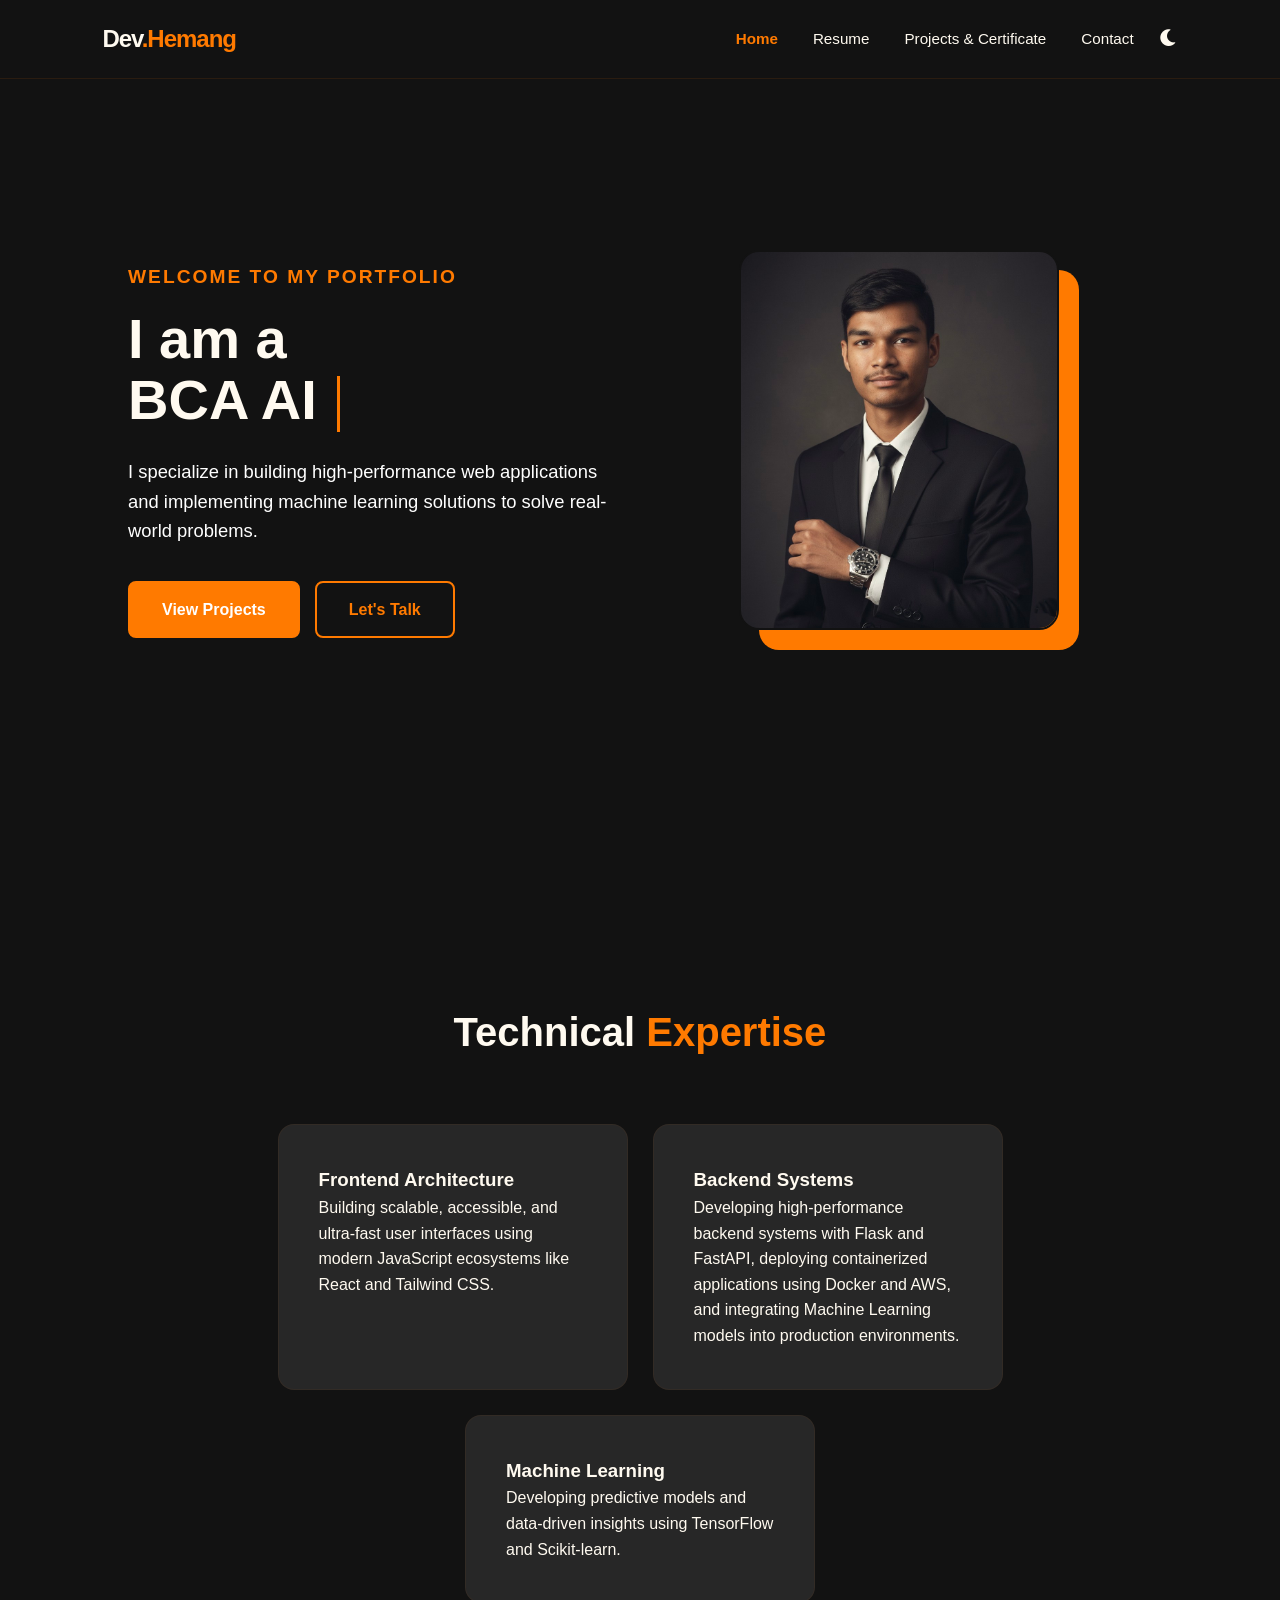
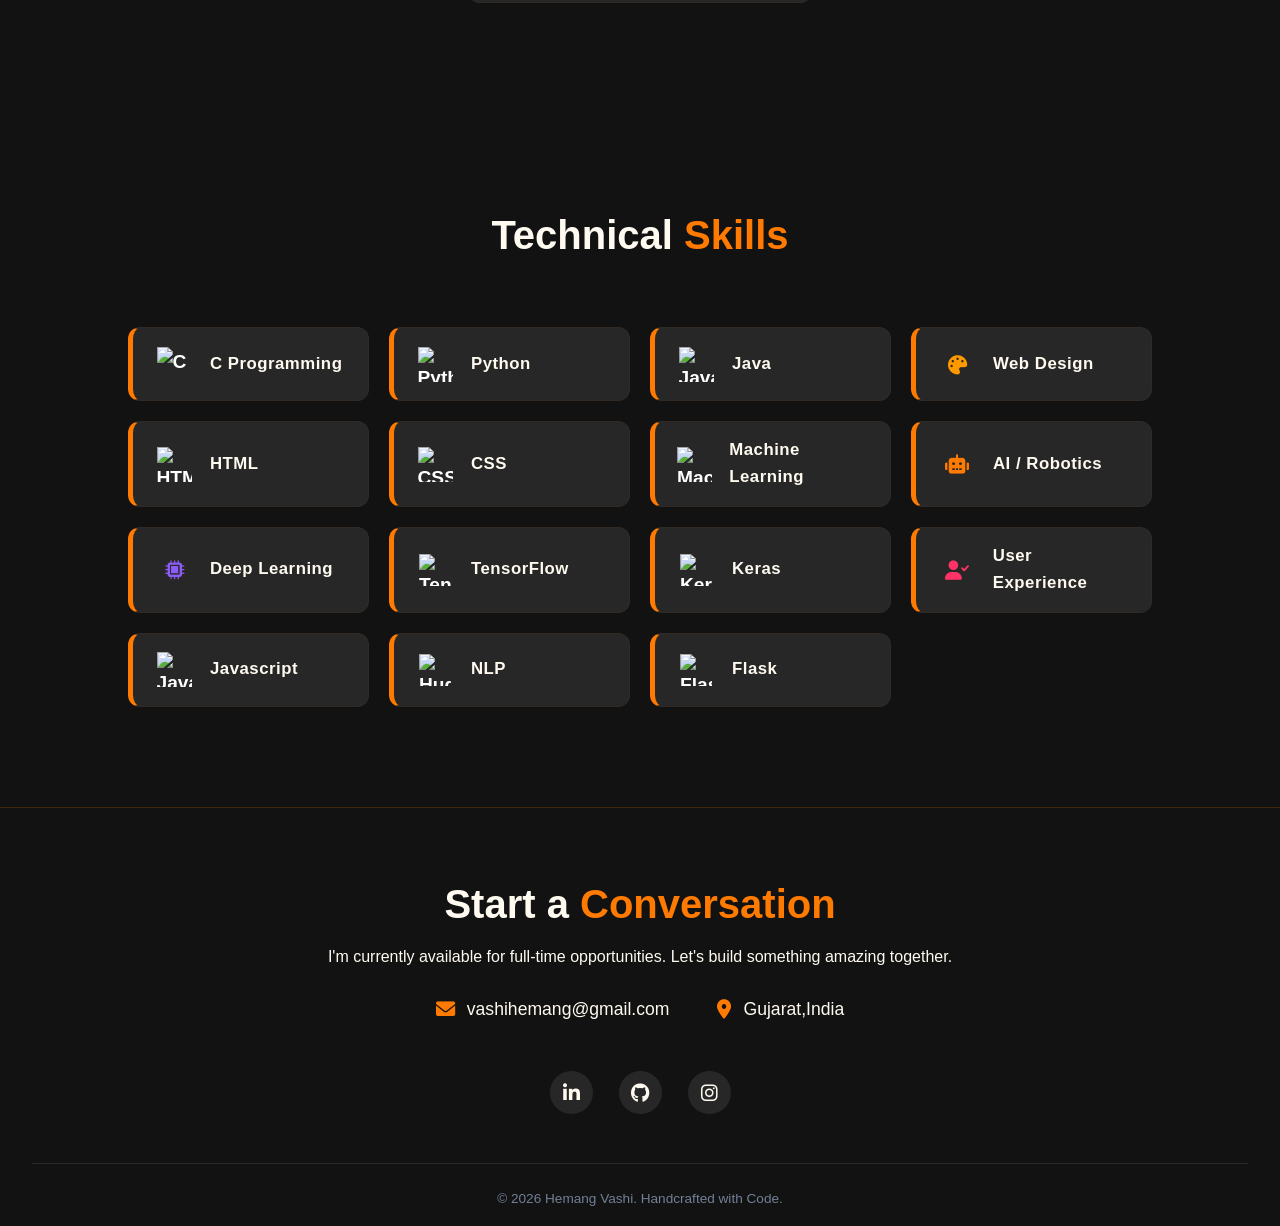
==== commit 0926f4fe: "change navbar text" ====
--- a/index.html
+++ b/index.html
@@ -28,7 +28,7 @@
         <div class="nav-links" id="nav-links">
             <a class="nav-link active" href="index.html">Home</a>
             <a class="nav-link" href="resume.html">Resume</a>
-            <a class="nav-link" href="projects.html">Projects</a>
+            <a class="nav-link" href="projects.html">Projects & Certificate</a>
             <a class="nav-link" href="contact.html">Contact</a>
             
             <button id="theme-toggle">
--- a/style.css
+++ b/style.css
@@ -304,7 +304,7 @@
 }
 
 .contact-details p { 
-    color: var(--text-muted); 
+    color: white; 
     margin-bottom: 30px; 
 }
 
@@ -371,6 +371,64 @@
     border-color: var(--accent);
 }
 
+ .modal-overlay {
+            position: fixed;
+            top: 0;
+            left: 0;
+            width: 100%;
+            height: 100%;
+            background: rgba(0, 0, 0, 0.7);
+            backdrop-filter: blur(5px);
+            display: none; /* Initially hidden */
+            justify-content: center;
+            align-items: center;
+            z-index: 9999;
+        }
+
+        .modal-content {
+            background: #1e1e1e; /* Dark theme to match portfolio */
+            padding: 40px;
+            border-radius: 15px;
+            text-align: center;
+            position: relative;
+            max-width: 400px;
+            width: 90%;
+            box-shadow: 0 10px 30px rgba(0,0,0,0.5);
+            animation: popIn 0.3s ease-out forwards;
+        }
+
+        .modal-content h3 {
+            color: #ffffff;
+            margin-top: 15px;
+            font-size: 24px;
+        }
+
+        .modal-content p {
+            color: #bbbbbb;
+            margin-top: 10px;
+            font-size: 16px;
+            line-height: 1.5;
+        }
+
+        .close-btn {
+            position: absolute;
+            top: 15px;
+            right: 20px;
+            font-size: 28px;
+            color: #888;
+            cursor: pointer;
+            transition: color 0.3s;
+        }
+
+        .close-btn:hover {
+            color: #ffffff;
+        }
+
+        /* Popup Animation */
+        @keyframes popIn {
+            from { transform: scale(0.8); opacity: 0; }
+            to { transform: scale(1); opacity: 1; }
+        }
 
 
 
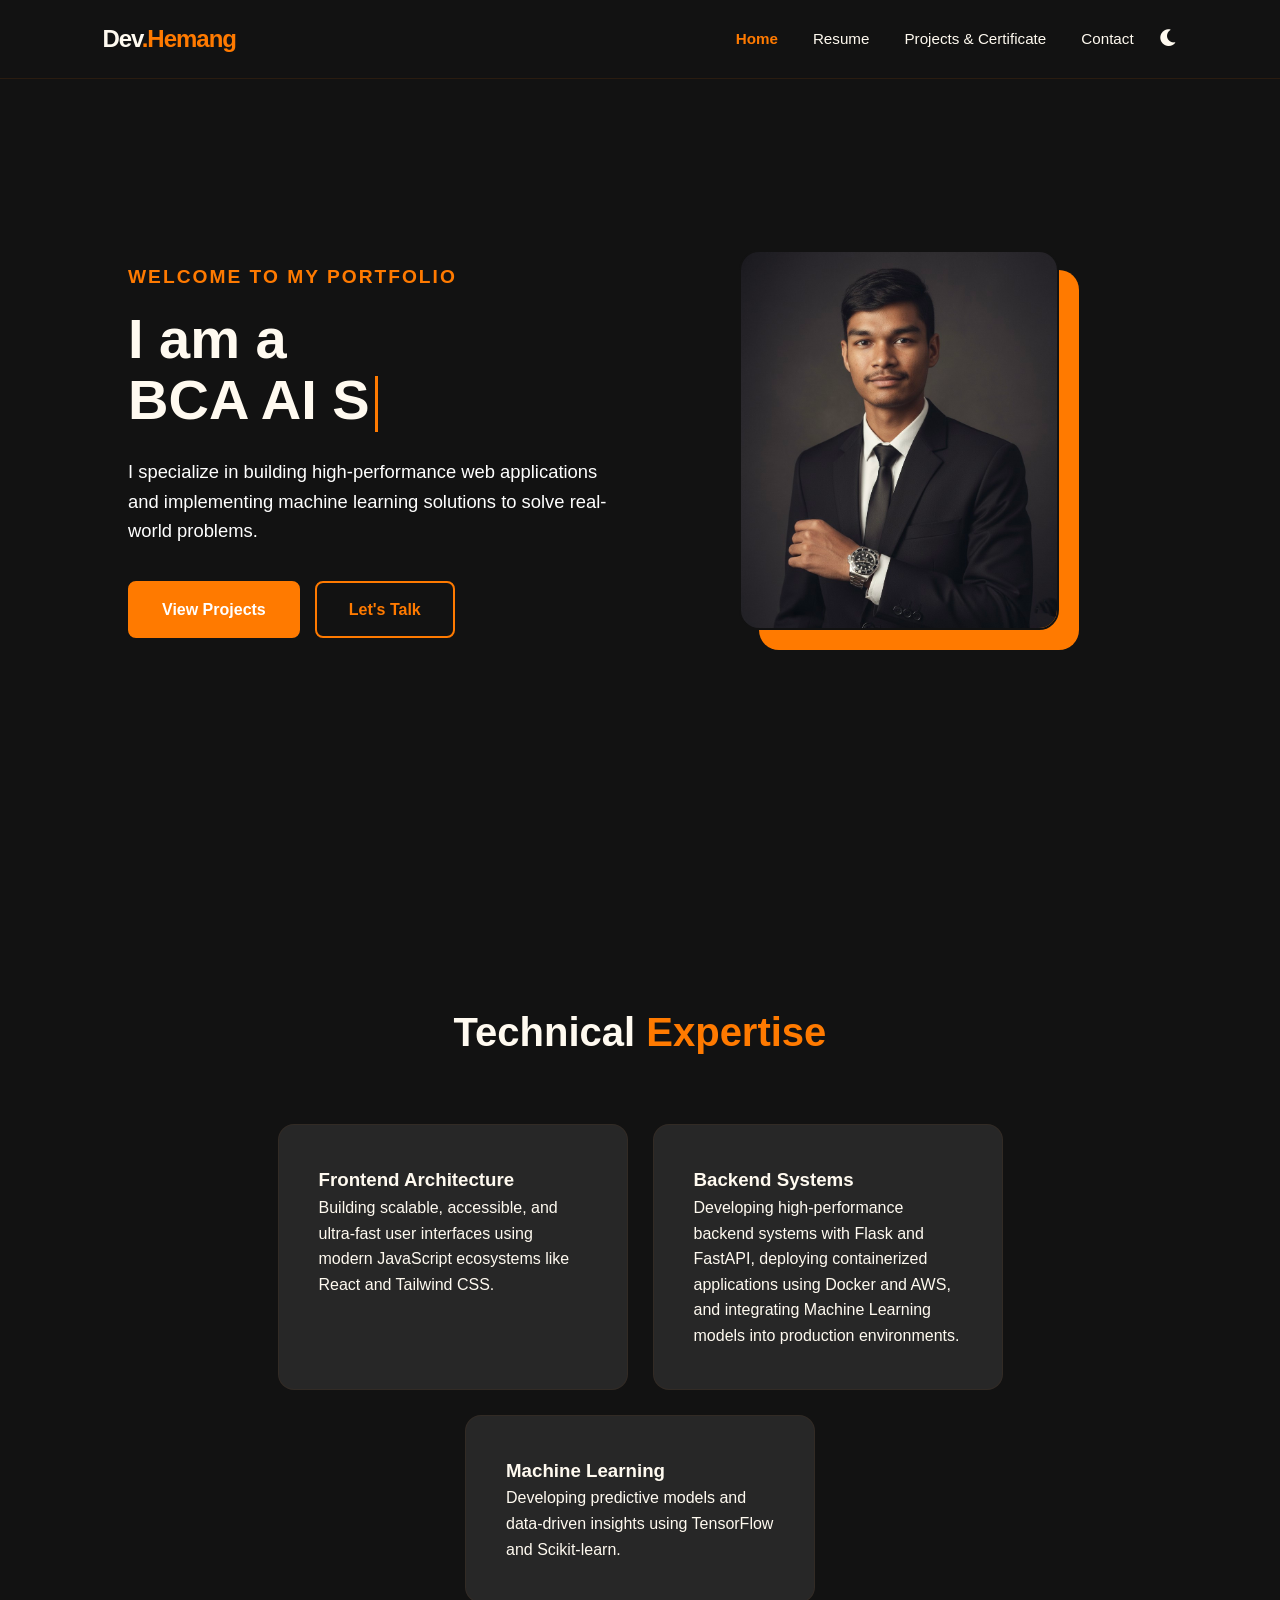
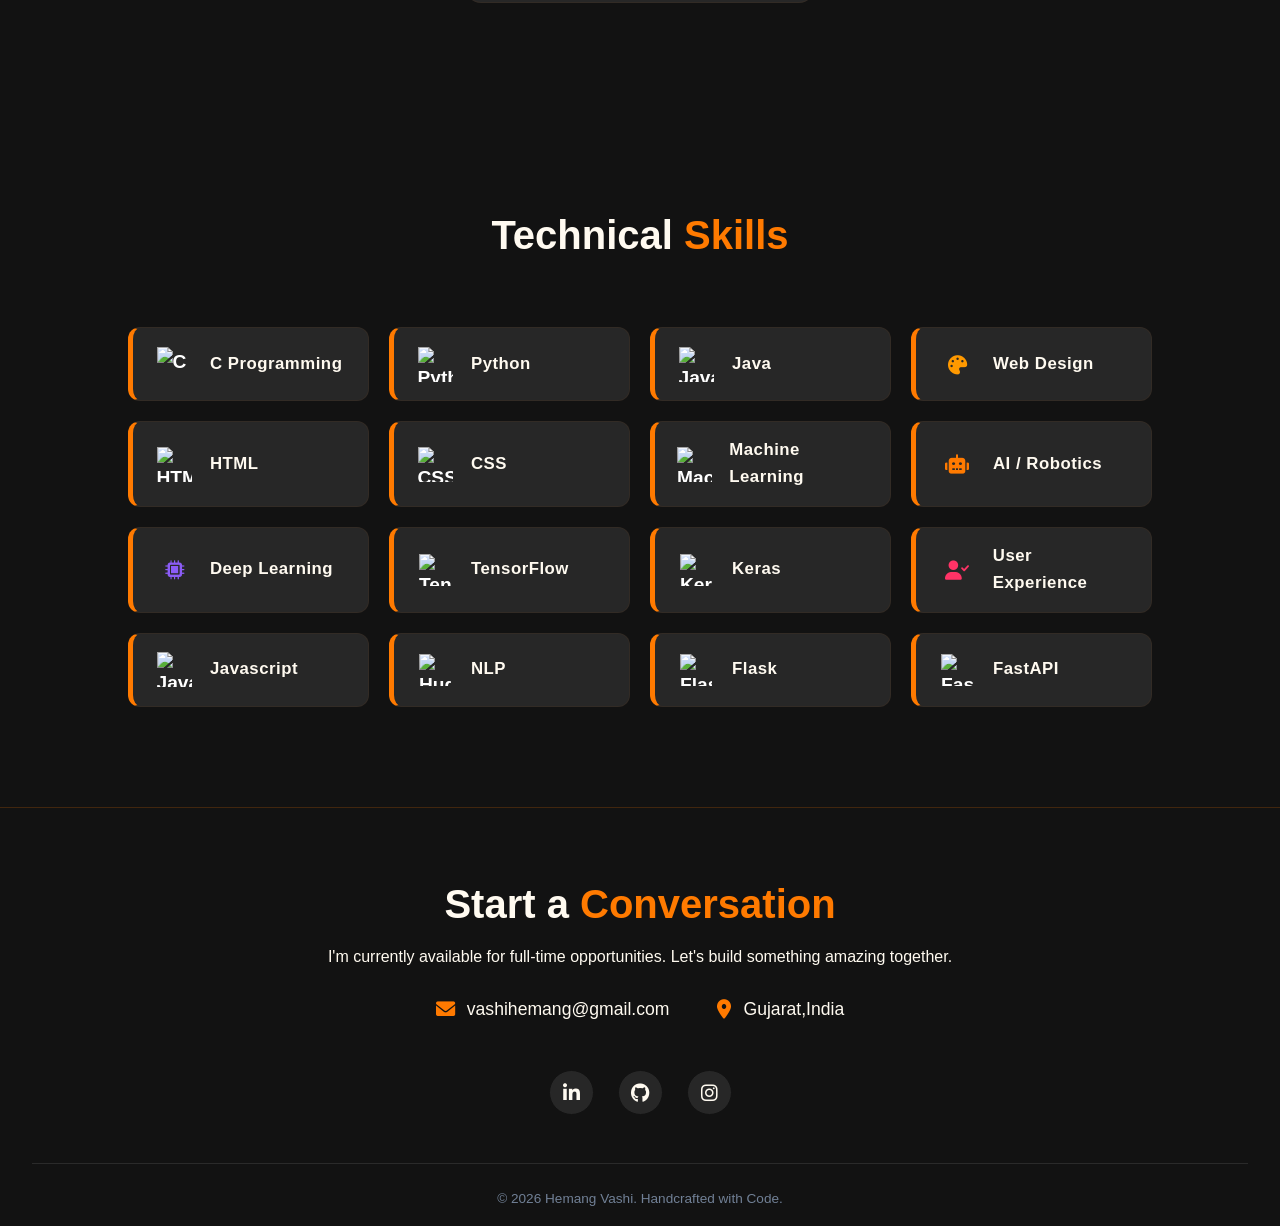
==== commit d6b2b173: "add fastapi division" ====
--- a/index.html
+++ b/index.html
@@ -165,7 +165,14 @@
                 </div>
                 <span class="skill-name">Flask</span>
             </div>
-        </div>
+
+        <div class="skill-badge card scroll-element">
+            <div class="skill-icon">
+                <img src="https://cdn.simpleicons.org/fastapi/05998B" alt="FastAPI Logo" style="width: 32px; height: 32px;">
+            </div>
+            <span class="skill-name">FastAPI</span>
+        </div>
+    </div>    
     </section>
 
     <footer id="contact" class="professional-footer">
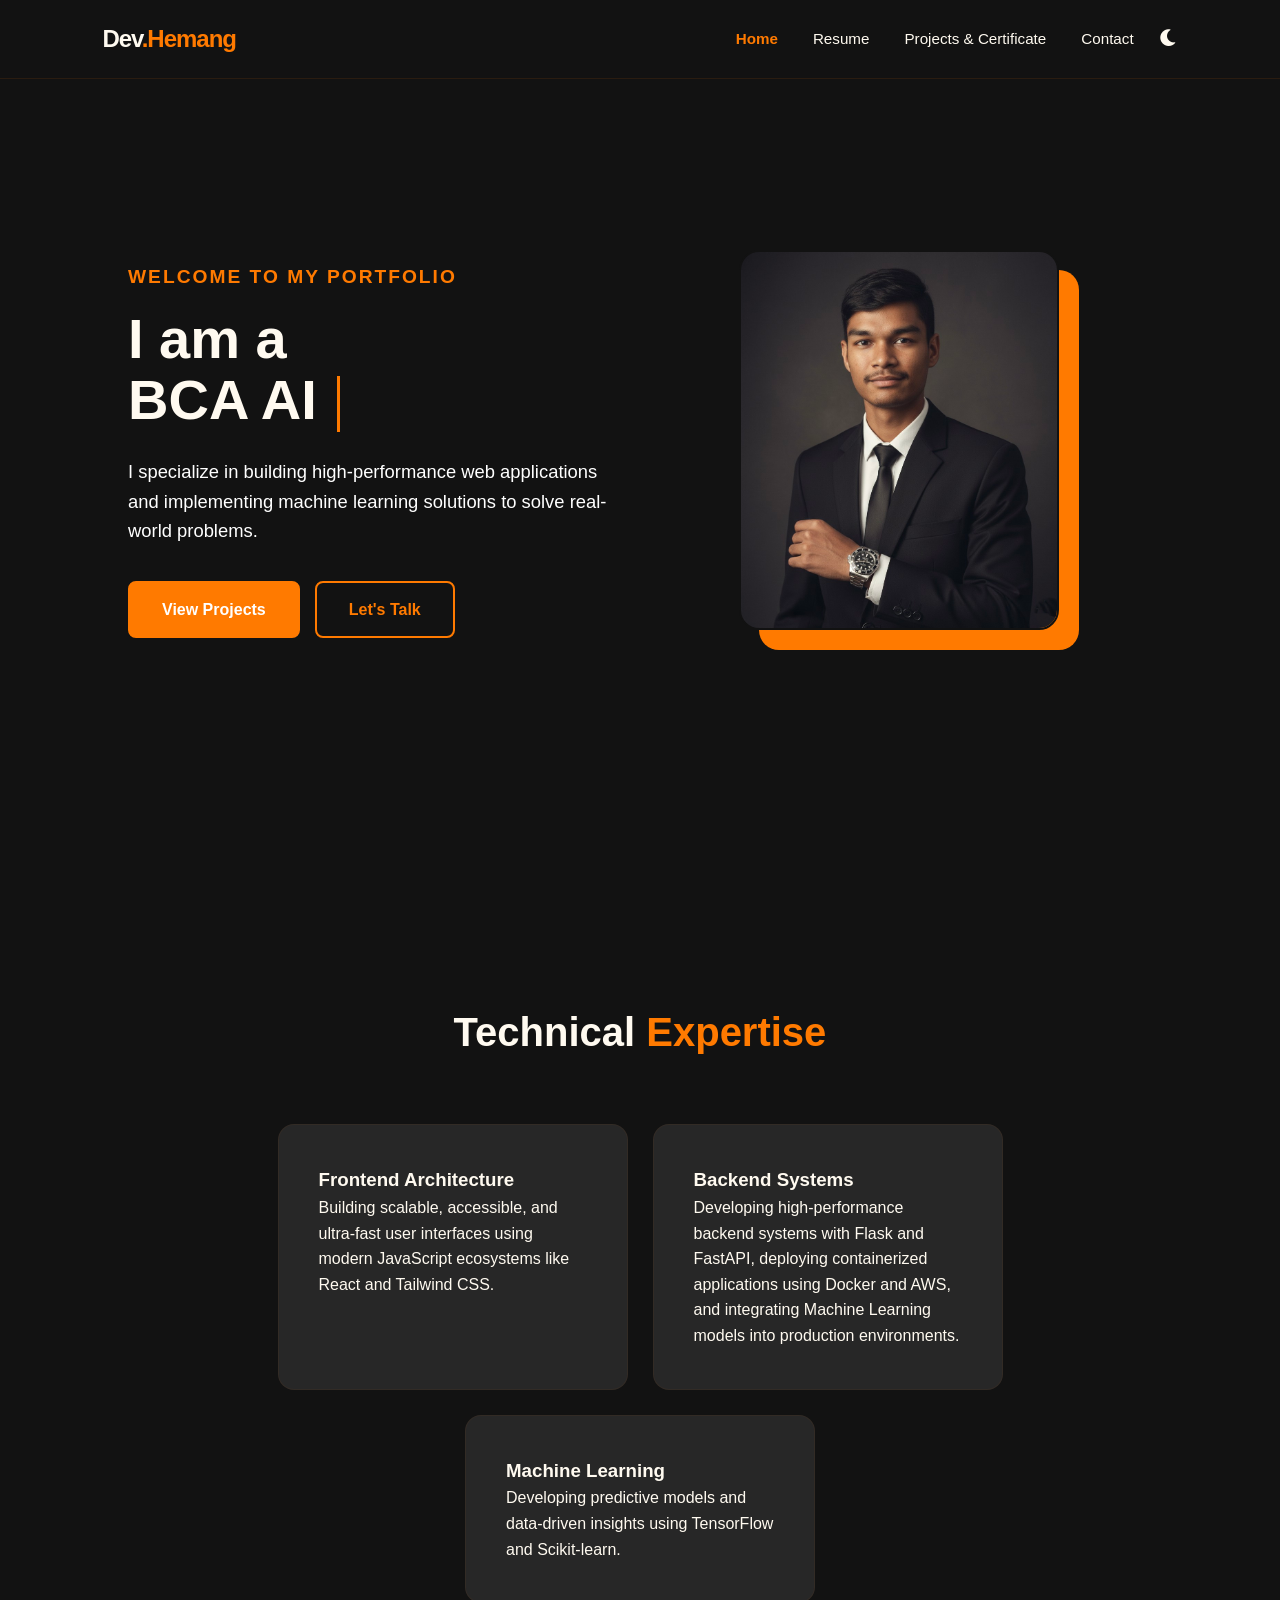
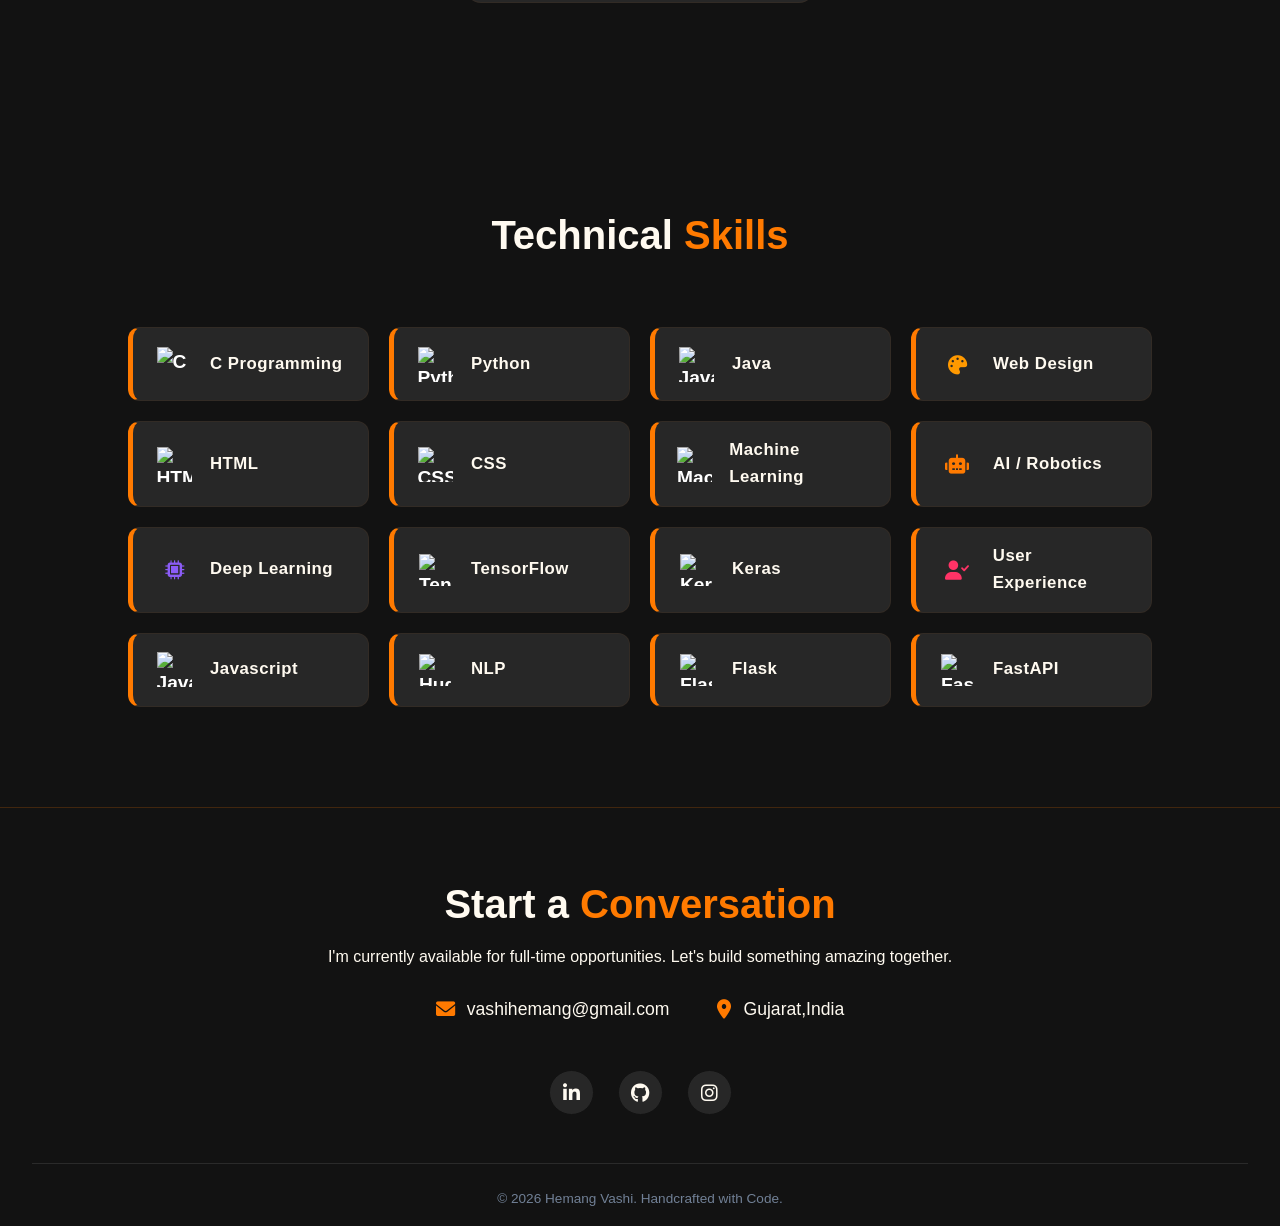
==== commit 79aec340: "add navbar and attach js file" ====
--- a/index.html
+++ b/index.html
@@ -211,5 +211,4 @@
     <script src="script.js"></script>
 </body>
 </html>
-</body>
-</html>
+
